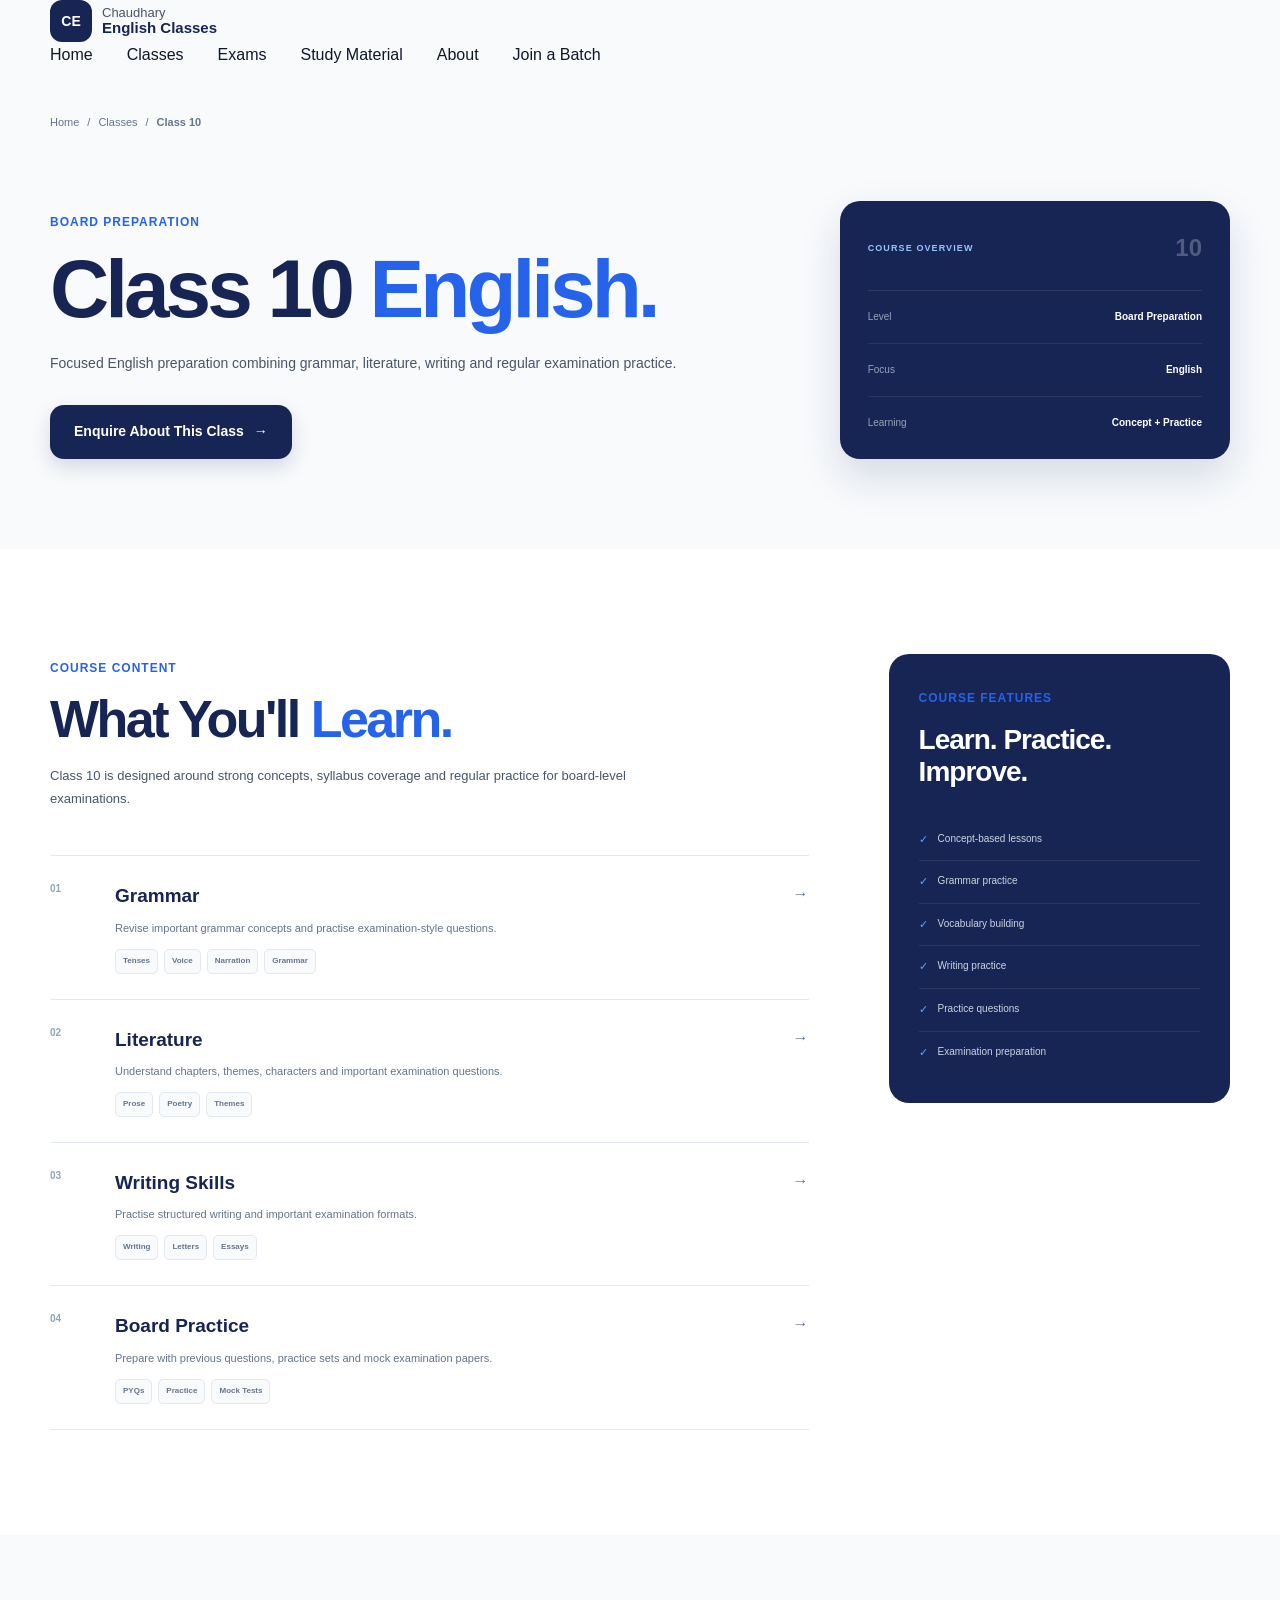
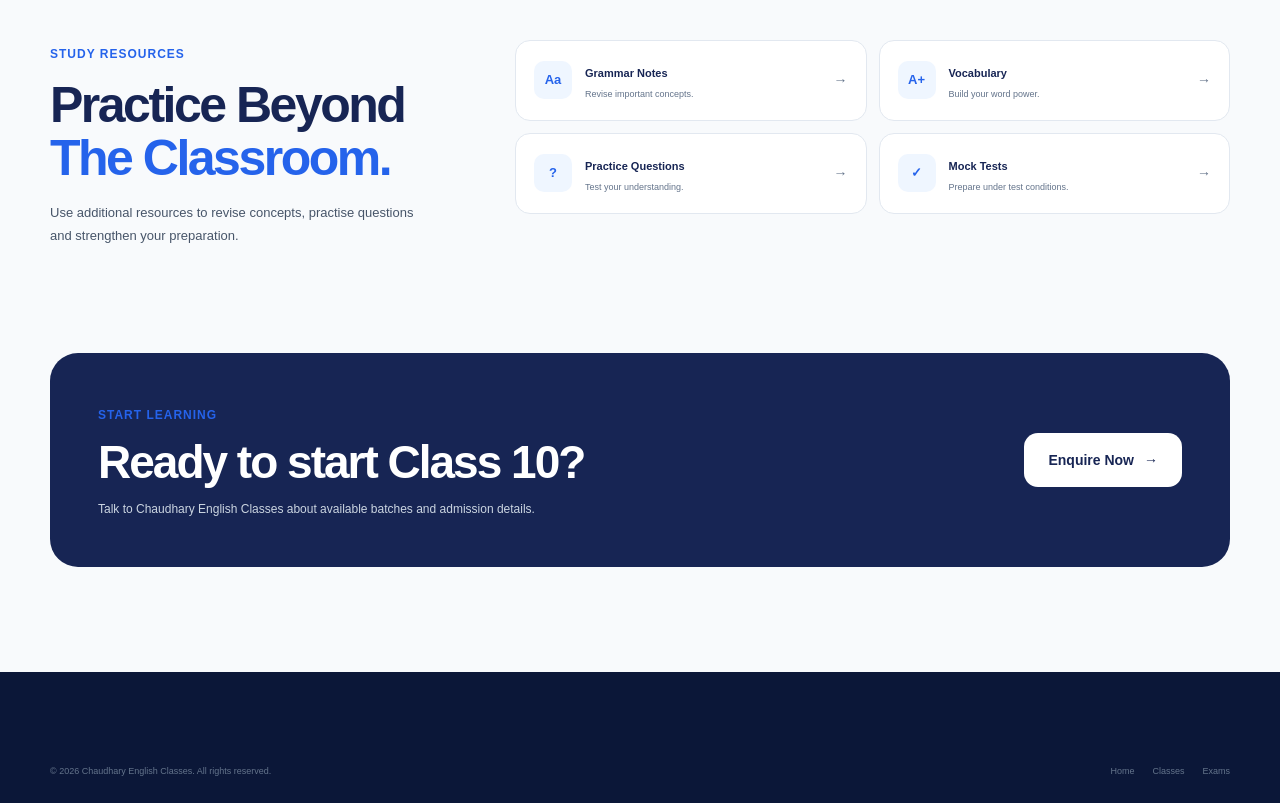
==== pages/class-detail.html @ cdc2c8da "Add class detail and directory pages, exam details, and additional resources - Created class-detail." ====
<!DOCTYPE html>
<html lang="en">

<head>

    <meta charset="UTF-8">

    <meta
        name="viewport"
        content="width=device-width, initial-scale=1.0"
    >

    <title>
        Class English | Chaudhary English Classes
    </title>

    <link rel="stylesheet" href="../css/style.css">

</head>


<body>

    <!-- ================= HEADER ================= -->

    <header class="site-header">

        <div class="container nav-container">

            <a href="../index.html" class="logo">

                <div class="logo-mark">
                    CE
                </div>

                <div class="logo-text">
                    <span>Chaudhary</span>
                    <strong>English Classes</strong>
                </div>

            </a>


            <nav class="desktop-nav">

                <a href="../index.html">
                    Home
                </a>

                <a href="classes.html" class="active">
                    Classes
                </a>

                <a href="exams.html">
                    Exams
                </a>

                <a href="study-material.html">
                    Study Material
                </a>

                <a href="../index.html#about">
                    About
                </a>

                <a
                    href="../index.html#contact"
                    class="nav-cta"
                >
                    Join a Batch
                </a>

            </nav>


            <button
                class="mobile-menu-btn"
                type="button"
                aria-label="Open menu"
            >
                ☰
            </button>

        </div>

    </header>


    <!-- ================= PAGE ================= -->

    <main>

        <!-- ================= HERO ================= -->

        <section class="class-detail-hero">

            <div class="container">

                <div class="breadcrumb">

                    <a href="../index.html">
                        Home
                    </a>

                    <span>/</span>

                    <a href="classes.html">
                        Classes
                    </a>

                    <span>/</span>

                    <strong id="breadcrumbClass">
                        Class
                    </strong>

                </div>


                <div class="class-detail-hero-grid">

                    <div class="class-detail-intro">

                        <span
                            class="section-label"
                            id="classLevel"
                        >
                            SCHOOL ENGLISH
                        </span>


                        <h1 id="classTitle">
                            Class 10
                            <span>English.</span>
                        </h1>


                        <p id="classDescription">
                            Build stronger English concepts through
                            structured learning, regular practice and
                            examination-focused preparation.
                        </p>


                        <div class="class-detail-actions">

                            <a
                                href="../index.html#contact"
                                class="btn btn-primary btn-large"
                            >
                                Enquire About This Class
                                <span>→</span>
                            </a>

                        </div>

                    </div>


                    <div class="class-overview-card">

                        <div class="overview-top">

                            <span>
                                COURSE OVERVIEW
                            </span>

                            <strong id="classNumber">
                                10
                            </strong>

                        </div>


                        <div class="overview-items">

                            <div>

                                <span>
                                    Level
                                </span>

                                <strong id="overviewLevel">
                                    Board Preparation
                                </strong>

                            </div>


                            <div>

                                <span>
                                    Focus
                                </span>

                                <strong>
                                    English
                                </strong>

                            </div>


                            <div>

                                <span>
                                    Learning
                                </span>

                                <strong>
                                    Concept + Practice
                                </strong>

                            </div>

                        </div>

                    </div>

                </div>

            </div>

        </section>


        <!-- ================= COURSE CONTENT ================= -->

        <section class="class-course-content">

            <div class="container">

                <div class="course-content-grid">

                    <!-- Main -->

                    <div class="course-main">

                        <div class="course-section-heading">

                            <span class="section-label">
                                COURSE CONTENT
                            </span>

                            <h2>
                                What You'll
                                <span>Learn.</span>
                            </h2>

                            <p id="courseIntro">
                                Explore the major English skills and
                                concepts covered in this class.
                            </p>

                        </div>


                        <div
                            class="syllabus-list"
                            id="syllabusList"
                        >

                            <!-- JavaScript will render topics -->

                        </div>

                    </div>


                    <!-- Sidebar -->

                    <aside class="course-sidebar">

                        <div class="course-sidebar-card">

                            <span class="section-label">
                                COURSE FEATURES
                            </span>

                            <h3>
                                Learn.
                                Practice.
                                Improve.
                            </h3>


                            <div class="course-feature-list">

                                <div>

                                    <span>✓</span>

                                    <p>
                                        Concept-based lessons
                                    </p>

                                </div>


                                <div>

                                    <span>✓</span>

                                    <p>
                                        Grammar practice
                                    </p>

                                </div>


                                <div>

                                    <span>✓</span>

                                    <p>
                                        Vocabulary building
                                    </p>

                                </div>


                                <div>

                                    <span>✓</span>

                                    <p>
                                        Writing practice
                                    </p>

                                </div>


                                <div>

                                    <span>✓</span>

                                    <p>
                                        Practice questions
                                    </p>

                                </div>


                                <div>

                                    <span>✓</span>

                                    <p>
                                        Examination preparation
                                    </p>

                                </div>

                            </div>

                        </div>

                    </aside>

                </div>

            </div>

        </section>


        <!-- ================= RESOURCES ================= -->

        <section class="class-resources-section">

            <div class="container">

                <div class="course-content-grid">

                    <div>

                        <span class="section-label">
                            STUDY RESOURCES
                        </span>

                        <h2>
                            Practice Beyond
                            <span>The Classroom.</span>
                        </h2>

                        <p>
                            Use additional resources to revise concepts,
                            practise questions and strengthen your
                            preparation.
                        </p>

                    </div>


                    <div class="class-resource-grid">

                        <a
                            href="study-material.html?type=grammar"
                            class="class-resource-card"
                        >

                            <span>
                                Aa
                            </span>

                            <div>

                                <strong>
                                    Grammar Notes
                                </strong>

                                <p>
                                    Revise important concepts.
                                </p>

                            </div>

                            <b>→</b>

                        </a>


                        <a
                            href="study-material.html?type=vocabulary"
                            class="class-resource-card"
                        >

                            <span>
                                A+
                            </span>

                            <div>

                                <strong>
                                    Vocabulary
                                </strong>

                                <p>
                                    Build your word power.
                                </p>

                            </div>

                            <b>→</b>

                        </a>


                        <a
                            href="study-material.html?type=practice"
                            class="class-resource-card"
                        >

                            <span>
                                ?
                            </span>

                            <div>

                                <strong>
                                    Practice Questions
                                </strong>

                                <p>
                                    Test your understanding.
                                </p>

                            </div>

                            <b>→</b>

                        </a>


                        <a
                            href="study-material.html?type=mock"
                            class="class-resource-card"
                        >

                            <span>
                                ✓
                            </span>

                            <div>

                                <strong>
                                    Mock Tests
                                </strong>

                                <p>
                                    Prepare under test conditions.
                                </p>

                            </div>

                            <b>→</b>

                        </a>

                    </div>

                </div>

            </div>

        </section>


        <!-- ================= CTA ================= -->

        <section class="class-detail-cta">

            <div class="container">

                <div class="class-detail-cta-box">

                    <div>

                        <span class="section-label">
                            START LEARNING
                        </span>

                        <h2 id="ctaTitle">
                            Ready to improve your English?
                        </h2>

                        <p>
                            Talk to Chaudhary English Classes about
                            available batches and admission details.
                        </p>

                    </div>


                    <a
                        href="../index.html#contact"
                        class="btn btn-white btn-large"
                    >
                        Enquire Now
                        <span>→</span>
                    </a>

                </div>

            </div>

        </section>

    </main>


    <!-- ================= FOOTER ================= -->

    <footer class="site-footer">

        <div class="container">

            <div class="footer-bottom">

                <p>
                    © 2026 Chaudhary English Classes.
                    All rights reserved.
                </p>

                <div>

                    <a href="../index.html">
                        Home
                    </a>

                    <a href="classes.html">
                        Classes
                    </a>

                    <a href="exams.html">
                        Exams
                    </a>

                </div>

            </div>

        </div>

    </footer>


    <!-- ================= PAGE SCRIPT ================= -->

    <script src="../main.js"></script>

    <script>

        /*
         * =================================================
         * CLASS DATA
         * =================================================
         *
         * This is temporary frontend data.
         *
         * Later, the backend/database will provide this data.
         */

        const classData = {

            6: {

                level: "FOUNDATION",

                title: "Class 6",

                description:
                    "Build a strong foundation in English grammar, vocabulary, reading and writing through clear concepts and regular practice.",

                overview:
                    "Foundation",

                intro:
                    "Class 6 focuses on building the essential English skills students will use throughout higher classes.",

                topics: [

                    {
                        title: "Grammar Fundamentals",
                        description:
                            "Understand basic grammar structures, parts of speech, nouns, pronouns, verbs and sentence formation.",
                        tags: [
                            "Parts of Speech",
                            "Sentence Formation",
                            "Verbs"
                        ]
                    },

                    {
                        title: "Vocabulary",
                        description:
                            "Develop everyday vocabulary and learn how to understand and use new words correctly.",
                        tags: [
                            "Meanings",
                            "Synonyms",
                            "Antonyms"
                        ]
                    },

                    {
                        title: "Reading",
                        description:
                            "Improve reading ability and understand the main ideas of simple passages.",
                        tags: [
                            "Reading",
                            "Comprehension"
                        ]
                    },

                    {
                        title: "Writing",
                        description:
                            "Learn to express ideas clearly through basic writing exercises.",
                        tags: [
                            "Paragraphs",
                            "Letters",
                            "Creative Writing"
                        ]
                    }

                ]

            },


            7: {

                level: "FOUNDATION",

                title: "Class 7",

                description:
                    "Strengthen grammar, vocabulary, reading and communication skills through structured English learning.",

                overview:
                    "Foundation",

                intro:
                    "Class 7 develops the foundation built in earlier classes while introducing more advanced English concepts.",

                topics: [

                    {
                        title: "Grammar",
                        description:
                            "Develop stronger understanding of tenses, sentence structure and common grammar rules.",
                        tags: [
                            "Tenses",
                            "Sentence Structure",
                            "Grammar Rules"
                        ]
                    },

                    {
                        title: "Vocabulary",
                        description:
                            "Expand vocabulary and improve word usage in different contexts.",
                        tags: [
                            "Synonyms",
                            "Antonyms",
                            "Word Usage"
                        ]
                    },

                    {
                        title: "Reading & Comprehension",
                        description:
                            "Improve comprehension and identify important information from passages.",
                        tags: [
                            "Reading",
                            "Comprehension"
                        ]
                    },

                    {
                        title: "Writing Skills",
                        description:
                            "Practise structured writing and improve clarity of expression.",
                        tags: [
                            "Paragraphs",
                            "Letters",
                            "Essays"
                        ]
                    }

                ]

            },


            8: {

                level: "CONCEPT BUILDING",

                title: "Class 8",

                description:
                    "Develop stronger English concepts with focused grammar, vocabulary, reading and writing practice.",

                overview:
                    "Concept Building",

                intro:
                    "Class 8 focuses on strengthening concepts before students move into higher-level and board-oriented preparation.",

                topics: [

                    {
                        title: "Advanced Grammar",
                        description:
                            "Strengthen understanding of important grammar structures and sentence patterns.",
                        tags: [
                            "Tenses",
                            "Voice",
                            "Grammar"
                        ]
                    },

                    {
                        title: "Vocabulary Development",
                        description:
                            "Build a wider vocabulary and improve accuracy in word selection.",
                        tags: [
                            "Vocabulary",
                            "Synonyms",
                            "Antonyms"
                        ]
                    },

                    {
                        title: "Reading Skills",
                        description:
                            "Practise reading comprehension and develop better understanding of passages.",
                        tags: [
                            "Comprehension",
                            "Reading"
                        ]
                    },

                    {
                        title: "Writing",
                        description:
                            "Improve structured writing and communication skills.",
                        tags: [
                            "Essays",
                            "Letters",
                            "Paragraphs"
                        ]
                    }

                ]

            },


            9: {

                level: "BOARD FOUNDATION",

                title: "Class 9",

                description:
                    "Build the English foundation required for higher classes and future board-level preparation.",

                overview:
                    "Board Foundation",

                intro:
                    "Class 9 introduces students to a more structured level of English learning and examination preparation.",

                topics: [

                    {
                        title: "Grammar & Usage",
                        description:
                            "Strengthen grammar concepts and learn how they are applied in examination questions.",
                        tags: [
                            "Grammar",
                            "Usage",
                            "Tenses"
                        ]
                    },

                    {
                        title: "Literature",
                        description:
                            "Develop better understanding of literary texts, themes and important questions.",
                        tags: [
                            "Literature",
                            "Themes"
                        ]
                    },

                    {
                        title: "Writing Skills",
                        description:
                            "Practise formats and techniques required for effective written answers.",
                        tags: [
                            "Writing",
                            "Answer Writing"
                        ]
                    },

                    {
                        title: "Comprehension",
                        description:
                            "Improve passage comprehension, accuracy and question-solving ability.",
                        tags: [
                            "Reading",
                            "Comprehension"
                        ]
                    }

                ]

            },


            10: {

                level: "BOARD PREPARATION",

                title: "Class 10",

                description:
                    "Focused English preparation combining grammar, literature, writing and regular examination practice.",

                overview:
                    "Board Preparation",

                intro:
                    "Class 10 is designed around strong concepts, syllabus coverage and regular practice for board-level examinations.",

                topics: [

                    {
                        title: "Grammar",
                        description:
                            "Revise important grammar concepts and practise examination-style questions.",
                        tags: [
                            "Tenses",
                            "Voice",
                            "Narration",
                            "Grammar"
                        ]
                    },

                    {
                        title: "Literature",
                        description:
                            "Understand chapters, themes, characters and important examination questions.",
                        tags: [
                            "Prose",
                            "Poetry",
                            "Themes"
                        ]
                    },

                    {
                        title: "Writing Skills",
                        description:
                            "Practise structured writing and important examination formats.",
                        tags: [
                            "Writing",
                            "Letters",
                            "Essays"
                        ]
                    },

                    {
                        title: "Board Practice",
                        description:
                            "Prepare with previous questions, practice sets and mock examination papers.",
                        tags: [
                            "PYQs",
                            "Practice",
                            "Mock Tests"
                        ]
                    }

                ]

            },


            11: {

                level: "ADVANCED",

                title: "Class 11",

                description:
                    "Move toward advanced English concepts with deeper grammar, writing and comprehension practice.",

                overview:
                    "Advanced",

                intro:
                    "Class 11 develops the advanced English skills required for senior secondary education and future competitive preparation.",

                topics: [

                    {
                        title: "Advanced Grammar",
                        description:
                            "Develop deeper understanding of grammar and sentence structures.",
                        tags: [
                            "Grammar",
                            "Usage",
                            "Sentence Structure"
                        ]
                    },

                    {
                        title: "Reading & Comprehension",
                        description:
                            "Develop stronger reading accuracy and analytical comprehension.",
                        tags: [
                            "Reading",
                            "Comprehension"
                        ]
                    },

                    {
                        title: "Writing",
                        description:
                            "Practise advanced formats and improve structured written expression.",
                        tags: [
                            "Writing",
                            "Expression"
                        ]
                    },

                    {
                        title: "Vocabulary",
                        description:
                            "Expand vocabulary and improve language precision.",
                        tags: [
                            "Vocabulary",
                            "Word Usage"
                        ]
                    }

                ]

            },


            12: {

                level: "BOARD + COMPETITIVE",

                title: "Class 12",

                description:
                    "Prepare for senior secondary English while building a strong foundation for competitive examinations.",

                overview:
                    "Board + Competitive",

                intro:
                    "Class 12 combines board-oriented preparation with English skills that can support future competitive examination preparation.",

                topics: [

                    {
                        title: "Grammar",
                        description:
                            "Master important grammar concepts and examination applications.",
                        tags: [
                            "Grammar",
                            "Usage",
                            "Practice"
                        ]
                    },

                    {
                        title: "Literature",
                        description:
                            "Study literary texts, themes, characters and important examination areas.",
                        tags: [
                            "Literature",
                            "Prose",
                            "Poetry"
                        ]
                    },

                    {
                        title: "Writing & Expression",
                        description:
                            "Develop accurate, structured and effective written communication.",
                        tags: [
                            "Writing",
                            "Expression"
                        ]
                    },

                    {
                        title: "Competitive Foundation",
                        description:
                            "Strengthen vocabulary, comprehension and grammar useful for competitive examinations.",
                        tags: [
                            "Vocabulary",
                            "Comprehension",
                            "Competitive"
                        ]
                    }

                ]

            }

        };


        /*
         * =================================================
         * GET CLASS FROM URL
         * =================================================
         */

        const params =
            new URLSearchParams(window.location.search);

        const selectedClass =
            params.get("class") || "10";


        const currentClass =
            classData[selectedClass] || classData[10];


        /*
         * =================================================
         * UPDATE PAGE
         * =================================================
         */

        document.title =
            `${currentClass.title} English | Chaudhary English Classes`;


        document.getElementById("breadcrumbClass")
            .textContent =
            currentClass.title;


        document.getElementById("classLevel")
            .textContent =
            currentClass.level;


        document.getElementById("classTitle")
            .innerHTML =
            `${currentClass.title} <span>English.</span>`;


        document.getElementById("classDescription")
            .textContent =
            currentClass.description;


        document.getElementById("classNumber")
            .textContent =
            selectedClass;


        document.getElementById("overviewLevel")
            .textContent =
            currentClass.overview;


        document.getElementById("courseIntro")
            .textContent =
            currentClass.intro;


        /*
         * =================================================
         * RENDER SYLLABUS
         * =================================================
         */

        const syllabusList =
            document.getElementById("syllabusList");


        currentClass.topics.forEach((topic, index) => {

            const item =
                document.createElement("article");


            item.className =
                "syllabus-item";


            item.innerHTML = `

                <div class="syllabus-number">
                    ${String(index + 1).padStart(2, "0")}
                </div>

                <div class="syllabus-content">

                    <h3>
                        ${topic.title}
                    </h3>

                    <p>
                        ${topic.description}
                    </p>

                    <div class="syllabus-tags">

                        ${topic.tags
                            .map(
                                tag =>
                                `<span>${tag}</span>`
                            )
                            .join("")
                        }

                    </div>

                </div>

                <span class="syllabus-arrow">
                    →
                </span>

            `;


            syllabusList.appendChild(item);

        });


        /*
         * =================================================
         * CTA
         * =================================================
         */

        document.getElementById("ctaTitle")
            .textContent =
            `Ready to start Class ${selectedClass}?`;

    </script>

</body>

</html>
---- css/style.css ----
/* =====================================================
   RESET
===================================================== */

* {
    margin: 0;
    padding: 0;
    box-sizing: border-box;
}

html {
    scroll-behavior: smooth;
}

body {
    font-family: "DM Sans", sans-serif;
    background: #f8fafc;
    color: #0f172a;
    line-height: 1.6;
}

a {
    color: inherit;
    text-decoration: none;
}

button,
input,
textarea,
select {
    font: inherit;
}

button {
    border: 0;
    cursor: pointer;
}

img {
    max-width: 100%;
    display: block;
}


/* =====================================================
   DESIGN TOKENS
===================================================== */

:root {
    --primary: #172554;
    --primary-light: #1e3a8a;
    --blue: #2563eb;
    --blue-light: #eff6ff;

    --accent: #f59e0b;
    --accent-light: #fffbeb;

    --white: #ffffff;
    --background: #f8fafc;

    --text: #0f172a;
    --text-secondary: #475569;
    --text-muted: #64748b;

    --border: #e2e8f0;

    --shadow-sm: 0 4px 20px rgba(15, 23, 42, 0.06);
    --shadow-md: 0 12px 35px rgba(15, 23, 42, 0.10);

    --radius-sm: 10px;
    --radius-md: 18px;
    --radius-lg: 28px;
    --radius-xl: 36px;

    --container: 1180px;
}


/* =====================================================
   GLOBAL
===================================================== */

.container {
    width: min(var(--container), calc(100% - 40px));
    margin: 0 auto;
}

.btn {
    display: inline-flex;
    align-items: center;
    justify-content: center;
    gap: 10px;

    border-radius: 12px;
    font-size: 14px;
    font-weight: 700;

    transition:
        transform 0.25s ease,
        box-shadow 0.25s ease,
        background 0.25s ease;
}

.btn:hover {
    transform: translateY(-2px);
}

.btn-primary {
    background: var(--primary);
    color: var(--white);
    padding: 12px 20px;
    box-shadow: 0 8px 20px rgba(23, 37, 84, 0.16);
}

.btn-primary:hover {
    background: var(--primary-light);
    box-shadow: 0 12px 25px rgba(23, 37, 84, 0.22);
}

.btn-secondary {
    background: var(--white);
    color: var(--primary);
    border: 1px solid var(--border);
    padding: 12px 20px;
}

.btn-secondary:hover {
    border-color: #cbd5e1;
    box-shadow: var(--shadow-sm);
}

.btn-large {
    min-height: 54px;
    padding: 0 24px;
    border-radius: 14px;
}


/* =====================================================
   HEADER
===================================================== */

.site-header {
    position: sticky;
    top: 0;
    z-index: 1000;

    background: rgba(248, 250, 252, 0.88);
    backdrop-filter: blur(16px);

    border-bottom: 1px solid transparent;

    transition:
        background 0.3s ease,
        border-color 0.3s ease,
        box-shadow 0.3s ease;
}

.site-header.scrolled {
    background: rgba(255, 255, 255, 0.94);
    border-color: var(--border);
    box-shadow: 0 4px 20px rgba(15, 23, 42, 0.04);
}

.navbar {
    height: 82px;

    display: flex;
    align-items: center;
    justify-content: space-between;
}


/* Logo */

.logo {
    display: flex;
    align-items: center;
    gap: 10px;
}

.logo-mark {
    width: 42px;
    height: 42px;

    display: grid;
    place-items: center;

    border-radius: 12px;

    background: var(--primary);
    color: var(--white);

    font-family: "Manrope", sans-serif;
    font-size: 14px;
    font-weight: 800;
}

.logo-text {
    display: flex;
    flex-direction: column;

    line-height: 1.1;
}

.logo-text span {
    font-size: 13px;
    color: var(--text-secondary);
}

.logo-text strong {
    font-family: "Manrope", sans-serif;
    font-size: 15px;
    color: var(--primary);
}


/* Desktop Nav */

.desktop-nav {
    display: flex;
    align-items: center;
    gap: 34px;
}

.nav-link {
    position: relative;

    font-size: 14px;
    font-weight: 600;
    color: var(--text-secondary);

    transition: color 0.2s ease;
}

.nav-link:hover,
.nav-link.active {
    color: var(--primary);
}

.nav-link.active::after {
    content: "";

    position: absolute;
    left: 50%;
    bottom: -10px;

    width: 5px;
    height: 5px;

    transform: translateX(-50%);

    border-radius: 50%;
    background: var(--accent);
}

.header-actions {
    display: flex;
    align-items: center;
}

.header-btn {
    font-size: 13px;
}


/* Mobile menu */

.mobile-menu-btn {
    display: none;

    width: 42px;
    height: 42px;

    background: var(--white);
    border: 1px solid var(--border);
    border-radius: 12px;

    flex-direction: column;
    align-items: center;
    justify-content: center;
    gap: 5px;
}

.mobile-menu-btn span {
    width: 18px;
    height: 2px;

    border-radius: 2px;
    background: var(--primary);

    transition: transform 0.25s ease;
}

.mobile-nav {
    display: none;
}


/* =====================================================
   HERO
===================================================== */

.hero {
    position: relative;
    overflow: hidden;

    padding: 72px 0 0;

    background:
        radial-gradient(
            circle at 80% 20%,
            rgba(37, 99, 235, 0.08),
            transparent 30%
        ),
        var(--background);
}

.hero::before {
    content: "";

    position: absolute;
    width: 500px;
    height: 500px;

    top: 50px;
    right: -220px;

    border-radius: 50%;

    background: rgba(245, 158, 11, 0.06);
    filter: blur(5px);

    pointer-events: none;
}

.hero-grid {
    position: relative;
    z-index: 2;

    display: grid;
    grid-template-columns: 1fr 0.95fr;

    align-items: center;

    gap: 70px;

    min-height: 560px;
}


/* Hero content */

.eyebrow {
    display: inline-flex;
    align-items: center;
    gap: 8px;

    padding: 7px 12px;

    background: var(--accent-light);
    border: 1px solid #fde68a;

    border-radius: 50px;

    color: #92400e;

    font-size: 12px;
    font-weight: 700;

    margin-bottom: 22px;
}

.eyebrow-dot {
    width: 7px;
    height: 7px;

    border-radius: 50%;
    background: var(--accent);
}

.hero h1 {
    max-width: 650px;

    font-family: "Manrope", sans-serif;

    font-size: clamp(48px, 5vw, 72px);
    line-height: 1.04;
    letter-spacing: -3px;

    color: var(--primary);
}

.hero h1 span {
    display: block;
    color: var(--blue);
}

.hero-description {
    max-width: 570px;

    margin-top: 24px;

    color: var(--text-secondary);

    font-size: 17px;
    line-height: 1.75;
}

.hero-actions {
    display: flex;
    align-items: center;
    gap: 12px;

    margin-top: 32px;
}

.hero-trust {
    display: flex;
    flex-wrap: wrap;

    gap: 18px;

    margin-top: 30px;
}

.trust-item {
    display: flex;
    align-items: center;
    gap: 7px;

    color: var(--text-secondary);

    font-size: 12px;
    font-weight: 600;
}

.trust-icon {
    width: 20px;
    height: 20px;

    display: grid;
    place-items: center;

    border-radius: 50%;

    background: #dcfce7;
    color: #15803d;

    font-size: 11px;
    font-weight: 800;
}


/* =====================================================
   HERO VISUAL
===================================================== */

.hero-visual {
    position: relative;
}

.hero-image-wrapper {
    position: relative;

    width: min(100%, 520px);
    margin-left: auto;
}

.hero-image-placeholder {
    position: relative;

    min-height: 510px;

    border-radius: var(--radius-xl);

    background:
        linear-gradient(
            145deg,
            #dbeafe,
            #bfdbfe 50%,
            #e0e7ff
        );

    overflow: hidden;

    box-shadow: var(--shadow-md);

    display: flex;
    align-items: center;
    justify-content: center;
}

.hero-image-placeholder img {
    position: relative;
    z-index: 2;
    width: 100%;
    height: 100%;
    object-fit: cover;
    display: block;
}

.hero-image-placeholder::before {
    content: "";

    position: absolute;
    z-index: 1;

    width: 280px;
    height: 280px;

    top: -90px;
    right: -70px;

    border-radius: 50%;

    background: rgba(255, 255, 255, 0.35);
}

.hero-image-placeholder::after {
    content: "";

    position: absolute;
    z-index: 1;

    width: 350px;
    height: 350px;

    bottom: -190px;
    left: -120px;

    border-radius: 50%;

    background: rgba(37, 99, 235, 0.10);
}

.placeholder-content {
    position: absolute;
    inset: 0;

    display: flex;
    flex-direction: column;

    align-items: center;
    justify-content: center;

    color: var(--primary);
}

.placeholder-icon {
    width: 70px;
    height: 70px;

    display: grid;
    place-items: center;

    margin-bottom: 15px;

    border-radius: 22px;

    background: rgba(255, 255, 255, 0.65);

    font-size: 28px;
}

.placeholder-content span {
    font-family: "Manrope", sans-serif;
    font-size: 18px;
    font-weight: 800;
}

.placeholder-content small {
    margin-top: 4px;

    color: var(--text-secondary);

    font-size: 12px;
}


/* Floating cards */

.floating-card {
    position: absolute;

    display: flex;
    align-items: center;
    gap: 10px;

    padding: 13px 15px;

    background: rgba(255, 255, 255, 0.94);

    border: 1px solid rgba(255, 255, 255, 0.8);

    border-radius: 15px;

    box-shadow: var(--shadow-md);

    backdrop-filter: blur(10px);
}

.floating-card strong,
.floating-card span {
    display: block;
}

.floating-card strong {
    font-size: 12px;
    color: var(--primary);
}

.floating-card span {
    margin-top: 2px;

    color: var(--text-muted);

    font-size: 10px;
}

.floating-icon,
.success-check {
    width: 36px;
    height: 36px;

    display: grid;
    place-items: center;

    flex-shrink: 0;

    border-radius: 11px;

    font-size: 15px;
}

.floating-icon {
    background: var(--blue-light);
}

.success-check {
    background: #dcfce7;
    color: #15803d;

    font-weight: 800;
}

.floating-card-course {
    left: -35px;
    top: 100px;
}

.floating-card-success {
    right: -25px;
    bottom: 85px;
}


/* =====================================================
   HERO STATS
===================================================== */

.hero-stats {
    position: relative;
    z-index: 3;

    display: flex;
    align-items: center;

    margin-top: 55px;
    padding: 25px 0;

    border-top: 1px solid var(--border);
}

.stat-item {
    flex: 1;

    display: flex;
    flex-direction: column;

    text-align: center;
}

.stat-item strong {
    font-family: "Manrope", sans-serif;

    color: var(--primary);

    font-size: 20px;
    font-weight: 800;
}

.stat-item span {
    margin-top: 2px;

    color: var(--text-muted);

    font-size: 11px;
}

.stat-divider {
    width: 1px;
    height: 35px;

    background: var(--border);
}


/* =====================================================
   COMING SECTION
===================================================== */

.coming-section {
    padding: 120px 0;

    background: var(--white);
    text-align: center;
}

.section-label {
    display: inline-block;

    color: var(--blue);

    font-size: 12px;
    font-weight: 800;

    text-transform: uppercase;
    letter-spacing: 1px;
}

.coming-section h2 {
    margin-top: 14px;

    font-family: "Manrope", sans-serif;

    font-size: clamp(36px, 5vw, 52px);
    line-height: 1.1;
    letter-spacing: -2px;

    color: var(--primary);
}

.coming-section h2 span {
    color: var(--blue);
}

.coming-section p {
    max-width: 540px;

    margin: 18px auto 0;

    color: var(--text-secondary);

    font-size: 16px;
}

/* =====================================================
   LEARNING PATH
===================================================== */

.learning-path {
    padding: 110px 0;

    background: var(--white);
}


.section-heading {
    display: grid;
    grid-template-columns: 1fr 0.8fr;

    align-items: end;

    gap: 60px;

    margin-bottom: 45px;
}


.section-heading h2 {
    max-width: 600px;

    margin-top: 14px;

    font-family: "Manrope", sans-serif;

    font-size: clamp(38px, 5vw, 56px);
    line-height: 1.08;

    letter-spacing: -2.5px;

    color: var(--primary);
}


.section-heading h2 span {
    color: var(--blue);
}


.section-heading > p {
    max-width: 450px;

    margin-left: auto;

    color: var(--text-secondary);

    font-size: 15px;
    line-height: 1.75;
}


/* =====================================================
   LEARNING CARDS
===================================================== */

.learning-grid {
    display: grid;

    grid-template-columns: repeat(2, 1fr);

    gap: 22px;
}


.path-card {
    position: relative;

    min-height: 440px;

    padding: 32px;

    border-radius: var(--radius-lg);

    overflow: hidden;

    transition:
        transform 0.3s ease,
        box-shadow 0.3s ease;
}


.path-card:hover {
    transform: translateY(-6px);

    box-shadow: var(--shadow-md);
}


.school-card {
    background:
        linear-gradient(
            145deg,
            #eff6ff 0%,
            #dbeafe 100%
        );

    border: 1px solid #dbeafe;
}


.exam-card {
    background:
        linear-gradient(
            145deg,
            #fffaf0 0%,
            #fef3c7 100%
        );

    border: 1px solid #fde68a;
}

/* =====================================================
   SCHOOL CLASSES
===================================================== */

.classes-section {
    padding: 115px 0;

    background: var(--background);
}


.classes-heading {
    margin-bottom: 48px;
}


.classes-heading-right {
    display: flex;
    flex-direction: column;
    align-items: flex-start;

    gap: 15px;
}


.classes-heading-right p {
    max-width: 430px;

    color: var(--text-secondary);

    font-size: 15px;
    line-height: 1.75;
}


.text-link {
    display: inline-flex;
    align-items: center;
    gap: 8px;

    color: var(--primary);

    font-size: 13px;
    font-weight: 800;

    transition: gap 0.25s ease;
}


.text-link:hover {
    gap: 13px;
}

/* =====================================================
   COMPETITIVE EXAMS
===================================================== */

.exams-section {
    padding: 115px 0;

    background: var(--white);
}


.exams-heading {
    margin-bottom: 45px;
}

/* =====================================================
   WHAT WE TEACH
===================================================== */

.teaching-section {
    padding: 115px 0;

    background: var(--background);
}


.teaching-heading {
    margin-bottom: 48px;
}


.teaching-layout {
    display: grid;

    grid-template-columns: 0.9fr 1.1fr;

    gap: 18px;
}


/* Main teaching card */

.teaching-main {
    position: relative;

    min-height: 500px;

    padding: 38px;

    border-radius: var(--radius-lg);

    overflow: hidden;

    background: var(--primary);

    color: var(--white);
}


.teaching-main::after {
    content: "Aa";

    position: absolute;

    right: -25px;
    bottom: -55px;

    font-family: "Manrope", sans-serif;

    color: rgba(255, 255, 255, 0.035);

    font-size: 260px;
    font-weight: 800;

    line-height: 1;
}


.teaching-main-number {
    position: absolute;

    top: 30px;
    right: 32px;

    color: rgba(255, 255, 255, 0.25);

    font-family: "Manrope", sans-serif;

    font-size: 13px;
    font-weight: 800;
}


.teaching-main-icon {
    width: 58px;
    height: 58px;

    display: grid;
    place-items: center;

    border-radius: 16px;

    background: rgba(255, 255, 255, 0.10);

    color: #93c5fd;

    font-family: "Manrope", sans-serif;

    font-size: 21px;
    font-weight: 800;
}


.teaching-label {
    display: block;

    margin-top: 45px;

    color: #93c5fd;

    font-size: 10px;
    font-weight: 800;

    letter-spacing: 1.4px;
}


.teaching-main h3 {
    position: relative;
    z-index: 2;

    margin-top: 8px;

    font-family: "Manrope", sans-serif;

    font-size: 42px;

    line-height: 1;

    letter-spacing: -2px;
}


.teaching-main > p {
    position: relative;
    z-index: 2;

    max-width: 420px;

    margin-top: 18px;

    color: #cbd5e1;

    font-size: 14px;

    line-height: 1.75;
}


.teaching-points {
    position: relative;
    z-index: 2;

    display: flex;

    flex-wrap: wrap;

    gap: 7px;

    margin-top: 28px;
}


.teaching-points span {
    padding: 7px 9px;

    border-radius: 7px;

    background: rgba(255, 255, 255, 0.08);

    border: 1px solid rgba(255, 255, 255, 0.09);

    color: #cbd5e1;

    font-size: 10px;
    font-weight: 600;
}


/* Supporting cards */

.teaching-side {
    display: grid;

    grid-template-columns: repeat(2, 1fr);

    gap: 16px;
}


.teaching-card {
    display: flex;

    flex-direction: column;

    padding: 25px;

    background: var(--white);

    border: 1px solid var(--border);

    border-radius: 20px;

    transition:
        transform 0.3s ease,
        box-shadow 0.3s ease;
}


.teaching-card:hover {
    transform: translateY(-4px);

    box-shadow: var(--shadow-sm);
}


.teaching-card-icon {
    width: 43px;
    height: 43px;

    display: grid;
    place-items: center;

    margin-bottom: auto;

    border-radius: 12px;

    background: var(--blue-light);

    color: var(--blue);

    font-family: "Manrope", sans-serif;

    font-size: 15px;
    font-weight: 800;
}


.teaching-card > div:last-child {
    margin-top: 45px;
}


.teaching-card > div:last-child > span {
    color: #94a3b8;

    font-size: 9px;
    font-weight: 800;

    letter-spacing: 1px;
}


.teaching-card h3 {
    margin-top: 5px;

    font-family: "Manrope", sans-serif;

    color: var(--primary);

    font-size: 20px;

    line-height: 1.2;

    letter-spacing: -0.6px;
}


.teaching-card p {
    margin-top: 9px;

    color: var(--text-muted);

    font-size: 11px;

    line-height: 1.6;
}


/* =====================================================
   WHY CHOOSE US
===================================================== */

.why-section {
    padding: 115px 0;

    background: var(--white);
}


.why-grid {
    display: grid;

    grid-template-columns: 0.8fr 1.2fr;

    gap: 100px;

    align-items: start;
}


.why-content {
    position: sticky;

    top: 120px;
}


.why-content h2 {
    margin-top: 15px;

    font-family: "Manrope", sans-serif;

    color: var(--primary);

    font-size: clamp(38px, 5vw, 54px);

    line-height: 1.06;

    letter-spacing: -2.5px;
}


.why-content h2 span {
    display: block;

    color: var(--blue);
}


.why-content > p {
    max-width: 430px;

    margin-top: 20px;

    color: var(--text-secondary);

    font-size: 14px;

    line-height: 1.75;
}


.why-content .btn {
    margin-top: 28px;
}

/* =====================================================
   FACULTY
===================================================== */

.faculty-section {
    padding: 115px 0;

    background: var(--background);
}


.faculty-heading {
    margin-bottom: 45px;
}


.faculty-layout {
    display: grid;

    grid-template-columns: 1.25fr 0.75fr;

    gap: 18px;
}


/* Faculty profile */

.faculty-profile {
    display: grid;

    grid-template-columns: 0.8fr 1.2fr;

    min-height: 420px;

    overflow: hidden;

    border-radius: var(--radius-lg);

    background: var(--white);

    border: 1px solid var(--border);
}


.faculty-photo {
    min-height: 420px;
}


.faculty-photo-placeholder {
    width: 100%;
    height: 100%;

    display: flex;
    flex-direction: column;

    align-items: center;
    justify-content: center;

    background:
        linear-gradient(
            145deg,
            #dbeafe,
            #bfdbfe
        );

    color: var(--primary);

    overflow: hidden;
}

.faculty-photo-placeholder img {
    width: 100%;
    height: 100%;
    object-fit: cover;
    display: block;
}


.faculty-photo-placeholder span {
    font-family: "Manrope", sans-serif;

    font-size: 22px;
    font-weight: 800;
}


.faculty-photo-placeholder small {
    margin-top: 4px;

    color: var(--text-secondary);

    font-size: 11px;
}


.faculty-info {
    display: flex;
    flex-direction: column;

    justify-content: center;

    padding: 40px;
}


.faculty-role {
    color: var(--blue);

    font-size: 10px;
    font-weight: 800;

    letter-spacing: 1.2px;
}


.faculty-info h3 {
    margin-top: 9px;

    font-family: "Manrope", sans-serif;

    color: var(--primary);

    font-size: 36px;

    line-height: 1.1;

    letter-spacing: -1.5px;
}


.faculty-info > p {
    max-width: 380px;

    margin-top: 14px;

    color: var(--text-secondary);

    font-size: 13px;

    line-height: 1.7;
}


/* Faculty stats */

.faculty-stats {
    display: grid;

    grid-template-columns: repeat(3, 1fr);

    gap: 8px;

    margin-top: 35px;
}


.faculty-stats > div {
    padding: 12px;

    border-radius: 10px;

    background: var(--background);

    border: 1px solid #eef2f7;
}


.faculty-stats strong,
.faculty-stats span {
    display: block;
}


.faculty-stats strong {
    color: var(--primary);

    font-family: "Manrope", sans-serif;

    font-size: 14px;
}


.faculty-stats span {
    margin-top: 3px;

    color: var(--text-muted);

    font-size: 8px;
}


/* Philosophy */

.faculty-philosophy {
    position: relative;

    display: flex;

    flex-direction: column;

    justify-content: center;

    padding: 42px;

    border-radius: var(--radius-lg);

    background: var(--primary);

    overflow: hidden;
}


.faculty-philosophy::after {
    content: "";

    position: absolute;

    width: 250px;
    height: 250px;

    right: -100px;
    bottom: -100px;

    border-radius: 50%;

    background: rgba(37, 99, 235, 0.25);
}


.faculty-quote-mark {
    position: relative;
    z-index: 2;

    color: #60a5fa;

    font-family: Georgia, serif;

    font-size: 70px;

    line-height: 0.7;
}


.faculty-philosophy blockquote {
    position: relative;
    z-index: 2;

    margin-top: 18px;

    color: var(--white);

    font-family: "Manrope", sans-serif;

    font-size: 23px;

    line-height: 1.45;

    letter-spacing: -0.7px;
}


.faculty-signature {
    position: relative;
    z-index: 2;

    margin-top: 30px;

    color: #93c5fd;

    font-size: 11px;
    font-weight: 700;
}


/* =====================================================
   RESULTS
===================================================== */

.results-section {
    padding: 115px 0;

    background: var(--white);
}


.results-header {
    display: flex;

    align-items: flex-end;
    justify-content: space-between;

    gap: 50px;

    margin-bottom: 45px;
}


.results-header h2 {
    margin-top: 14px;

    font-family: "Manrope", sans-serif;

    color: var(--primary);

    font-size: clamp(38px, 5vw, 54px);

    line-height: 1.06;

    letter-spacing: -2.5px;
}


.results-header h2 span {
    color: var(--blue);
}


.results-header > p {
    max-width: 430px;

    color: var(--text-secondary);

    font-size: 14px;

    line-height: 1.75;
}


/* Results stats */

.results-stats {
    display: grid;

    grid-template-columns: repeat(4, 1fr);

    margin-bottom: 18px;

    border: 1px solid var(--border);

    border-radius: 20px;

    overflow: hidden;
}


.result-stat {
    padding: 28px 25px;

    background: var(--background);

    border-right: 1px solid var(--border);
}


.result-stat:last-child {
    border-right: 0;
}


.result-stat strong {
    display: block;

    font-family: "Manrope", sans-serif;

    color: var(--primary);

    font-size: 25px;

    line-height: 1;
}


.result-stat span {
    display: block;

    margin-top: 7px;

    color: var(--text-muted);

    font-size: 10px;
}


/* =====================================================
   TESTIMONIAL
===================================================== */

.testimonial-card {
    display: grid;

    grid-template-columns: 1.4fr 0.6fr;

    overflow: hidden;

    border-radius: var(--radius-lg);

    background: #eff6ff;

    border: 1px solid #dbeafe;
}


.testimonial-content {
    padding: 42px;
}


.testimonial-stars {
    color: var(--accent);

    font-size: 14px;

    letter-spacing: 3px;
}


.testimonial-content blockquote {
    max-width: 700px;

    margin-top: 18px;

    color: var(--primary);

    font-family: "Manrope", sans-serif;

    font-size: 22px;

    line-height: 1.5;

    letter-spacing: -0.5px;
}


.testimonial-student {
    display: flex;

    align-items: center;

    gap: 10px;

    margin-top: 30px;
}


.student-avatar {
    width: 38px;
    height: 38px;

    display: grid;
    place-items: center;

    border-radius: 50%;

    background: var(--primary);

    color: var(--white);

    font-size: 12px;
    font-weight: 800;
}


.testimonial-student strong,
.testimonial-student span {
    display: block;
}


.testimonial-student strong {
    color: var(--primary);

    font-size: 12px;
}


.testimonial-student span {
    margin-top: 2px;

    color: var(--text-muted);

    font-size: 9px;
}


.testimonial-side {
    display: flex;

    flex-direction: column;

    justify-content: center;

    padding: 40px;

    background: var(--primary);
}


.testimonial-label {
    color: #93c5fd;

    font-size: 9px;
    font-weight: 800;

    letter-spacing: 1.2px;
}


.testimonial-side p {
    margin-top: 15px;

    color: var(--white);

    font-family: "Manrope", sans-serif;

    font-size: 21px;

    line-height: 1.45;

    letter-spacing: -0.5px;
}


/* =====================================================
   FACULTY + RESULTS RESPONSIVE
===================================================== */

@media (max-width: 900px) {

    .faculty-layout {
        grid-template-columns: 1fr;
    }

    .results-header {
        flex-direction: column;

        align-items: flex-start;

        gap: 20px;
    }

    .testimonial-card {
        grid-template-columns: 1fr;
    }

}


@media (max-width: 650px) {

    .faculty-section,
    .results-section {
        padding: 85px 0;
    }

    .faculty-profile {
        grid-template-columns: 1fr;
    }

    .faculty-photo {
        min-height: 320px;
    }

    .faculty-info {
        padding: 28px;
    }

    .faculty-stats {
        grid-template-columns: 1fr;
    }

    .faculty-philosophy {
        padding: 30px;
    }

    .faculty-philosophy blockquote {
        font-size: 20px;
    }

    .results-stats {
        grid-template-columns: 1fr 1fr;
    }

    .result-stat {
        border-bottom: 1px solid var(--border);
    }

    .result-stat:nth-child(2) {
        border-right: 0;
    }

    .testimonial-content,
    .testimonial-side {
        padding: 28px;
    }

    .testimonial-content blockquote {
        font-size: 18px;
    }

}


/* Feature list */

.why-features {
    border-top: 1px solid var(--border);
}


.why-feature {
    display: grid;

    grid-template-columns: 55px 1fr;

    gap: 25px;

    padding: 30px 0;

    border-bottom: 1px solid var(--border);
}


.why-feature-number {
    color: #94a3b8;

    font-family: "Manrope", sans-serif;

    font-size: 11px;
    font-weight: 800;
}


.why-feature h3 {
    font-family: "Manrope", sans-serif;

    color: var(--primary);

    font-size: 20px;

    line-height: 1.2;
}


.why-feature p {
    max-width: 500px;

    margin-top: 8px;

    color: var(--text-muted);

    font-size: 12px;

    line-height: 1.65;
}


/* =====================================================
   TEACHING + WHY RESPONSIVE
===================================================== */

@media (max-width: 900px) {

    .teaching-layout {
        grid-template-columns: 1fr;
    }

    .teaching-main {
        min-height: 420px;
    }

    .why-grid {
        grid-template-columns: 1fr;

        gap: 55px;
    }

    .why-content {
        position: static;
    }

}


@media (max-width: 650px) {

    .teaching-section,
    .why-section {
        padding: 85px 0;
    }

    .teaching-side {
        grid-template-columns: 1fr;
    }

    .teaching-main {
        padding: 28px;
    }

    .teaching-main h3 {
        font-size: 36px;
    }

    .why-feature {
        grid-template-columns: 35px 1fr;

        gap: 15px;
    }

}

/* =====================================================
   FEATURED EXAM
===================================================== */

.exam-feature {
    position: relative;

    display: grid;
    grid-template-columns: 1.15fr 0.85fr;

    min-height: 390px;

    overflow: hidden;

    border-radius: var(--radius-lg);

    background: var(--primary);

    box-shadow:
        0 18px 45px rgba(23, 37, 84, 0.16);
}


.exam-feature-content {
    position: relative;
    z-index: 3;

    padding: 48px;
}


.exam-feature-label {
    display: inline-flex;

    align-items: center;
    gap: 8px;

    padding: 7px 11px;

    border-radius: 50px;

    background: rgba(255, 255, 255, 0.09);

    color: #bfdbfe;

    font-size: 10px;
    font-weight: 800;

    letter-spacing: 0.8px;
}


.exam-status-dot {
    width: 7px;
    height: 7px;

    border-radius: 50%;

    background: var(--accent);
}


.exam-feature-content h3 {
    max-width: 500px;

    margin-top: 25px;

    font-family: "Manrope", sans-serif;

    color: var(--white);

    font-size: clamp(38px, 5vw, 58px);

    line-height: 1.02;

    letter-spacing: -2.5px;
}


.exam-feature-content h3 span {
    display: block;

    color: #60a5fa;
}


.exam-feature-content > p {
    max-width: 510px;

    margin-top: 18px;

    color: #cbd5e1;

    font-size: 14px;

    line-height: 1.75;
}


/* Topics */

.exam-feature-topics {
    display: flex;

    flex-wrap: wrap;

    gap: 7px;

    margin-top: 22px;
}


.exam-feature-topics span {
    padding: 6px 9px;

    background: rgba(255, 255, 255, 0.08);

    border: 1px solid rgba(255, 255, 255, 0.09);

    border-radius: 7px;

    color: #cbd5e1;

    font-size: 10px;
    font-weight: 600;
}


.exam-feature-btn {
    margin-top: 28px;

    background: var(--white);

    color: var(--primary);

    box-shadow: none;
}


.exam-feature-btn:hover {
    background: #eff6ff;
}


/* =====================================================
   FEATURED EXAM VISUAL
===================================================== */

.exam-feature-visual {
    position: relative;

    min-height: 390px;

    overflow: hidden;

    background:
        radial-gradient(
            circle at 50% 50%,
            rgba(37, 99, 235, 0.45),
            transparent 55%
        );
}


.exam-circle {
    position: absolute;

    border-radius: 50%;

    border: 1px solid rgba(255, 255, 255, 0.10);
}


.exam-circle-one {
    width: 420px;
    height: 420px;

    top: -30px;
    left: 20%;

    background: rgba(255, 255, 255, 0.025);
}


.exam-circle-two {
    width: 300px;
    height: 300px;

    top: 30px;
    left: 30%;

    background: rgba(37, 99, 235, 0.16);
}


/* NDA Badge */

.exam-badge {
    position: absolute;

    top: 50%;
    left: 55%;

    width: 145px;
    height: 145px;

    transform: translate(-50%, -50%);

    display: flex;
    flex-direction: column;

    align-items: center;
    justify-content: center;

    border-radius: 50%;

    background: rgba(255, 255, 255, 0.96);

    box-shadow:
        0 20px 50px rgba(0, 0, 0, 0.20);
}


.exam-badge strong {
    font-family: "Manrope", sans-serif;

    color: var(--primary);

    font-size: 38px;

    line-height: 1;

    letter-spacing: -2px;
}


.exam-badge span {
    margin-top: 5px;

    color: var(--blue);

    font-size: 11px;
    font-weight: 800;

    text-transform: uppercase;
    letter-spacing: 1px;
}


/* Floating card */

.exam-floating-card {
    position: absolute;

    right: 25px;
    bottom: 30px;

    display: flex;

    align-items: center;

    gap: 9px;

    padding: 12px 14px;

    background: rgba(255, 255, 255, 0.94);

    border-radius: 13px;

    box-shadow: var(--shadow-md);
}


.exam-floating-icon {
    width: 32px;
    height: 32px;

    display: grid;
    place-items: center;

    border-radius: 9px;

    background: #dcfce7;

    color: #15803d;

    font-size: 13px;
    font-weight: 800;
}


.exam-floating-card strong,
.exam-floating-card span {
    display: block;
}


.exam-floating-card strong {
    color: var(--primary);

    font-size: 11px;
}


.exam-floating-card span {
    margin-top: 2px;

    color: var(--text-muted);

    font-size: 9px;
}


/* =====================================================
   SMALL EXAM CARDS
===================================================== */

.exam-grid {
    display: grid;

    grid-template-columns: repeat(3, 1fr);

    gap: 16px;

    margin-top: 16px;
}


.exam-card-small {
    position: relative;

    min-height: 275px;

    display: flex;
    flex-direction: column;

    padding: 25px;

    border-radius: 20px;

    background: var(--background);

    border: 1px solid var(--border);

    overflow: hidden;

    transition:
        transform 0.3s ease,
        box-shadow 0.3s ease,
        border-color 0.3s ease;
}


.exam-card-small:hover {
    transform: translateY(-5px);

    border-color: #cbd5e1;

    background: var(--white);

    box-shadow: var(--shadow-md);
}


.exam-small-top {
    display: flex;

    align-items: center;
    justify-content: space-between;
}


.exam-small-icon {
    width: 48px;
    height: 48px;

    display: grid;
    place-items: center;

    border-radius: 14px;

    background: var(--white);

    border: 1px solid var(--border);

    color: var(--blue);

    font-size: 19px;

    box-shadow: var(--shadow-sm);
}


.exam-small-arrow {
    width: 31px;
    height: 31px;

    display: grid;
    place-items: center;

    border-radius: 9px;

    background: var(--white);

    border: 1px solid var(--border);

    color: var(--text-muted);

    font-size: 13px;

    transition:
        background 0.25s ease,
        color 0.25s ease;
}


.exam-card-small:hover .exam-small-arrow {
    background: var(--primary);

    border-color: var(--primary);

    color: var(--white);
}


.exam-small-content {
    margin-top: auto;
}


.exam-small-content > span {
    color: var(--blue);

    font-size: 9px;
    font-weight: 800;

    letter-spacing: 1.2px;
}


.exam-small-content h3 {
    margin-top: 7px;

    font-family: "Manrope", sans-serif;

    color: var(--primary);

    font-size: 27px;

    line-height: 1.1;

    letter-spacing: -1px;
}


.exam-small-content p {
    max-width: 330px;

    margin-top: 8px;

    color: var(--text-muted);

    font-size: 12px;

    line-height: 1.6;
}


.exam-small-tags {
    display: flex;

    gap: 6px;

    margin-top: 18px;
}


.exam-small-tags span {
    padding: 5px 8px;

    background: var(--white);

    border: 1px solid var(--border);

    border-radius: 6px;

    color: var(--text-muted);

    font-size: 9px;
    font-weight: 600;
}


/* Resource variation */

.exam-card-resource {
    background: #fffbeb;

    border-color: #fde68a;
}


.exam-card-resource .exam-small-icon {
    color: #b45309;
}


.exam-card-resource .exam-small-content > span {
    color: #b45309;
}


/* =====================================================
   EXAM CTA
===================================================== */

.exam-bottom-cta {
    display: flex;

    align-items: center;
    justify-content: center;

    gap: 12px;

    margin-top: 32px;
}


.exam-bottom-cta p {
    color: var(--text-muted);

    font-size: 13px;
}


/* =====================================================
   EXAM RESPONSIVE
===================================================== */

@media (max-width: 850px) {

    .exam-feature {
        grid-template-columns: 1fr;
    }

    .exam-feature-visual {
        min-height: 280px;
    }

    .exam-feature-content {
        padding: 35px;
    }

    .exam-grid {
        grid-template-columns: 1fr;
    }

}


@media (max-width: 600px) {

    .exams-section {
        padding: 85px 0;
    }

    .exam-feature-content {
        padding: 28px;
    }

    .exam-feature-content h3 {
        font-size: 42px;
    }

    .exam-feature-visual {
        min-height: 260px;
    }

    .exam-badge {
        width: 115px;
        height: 115px;
    }

    .exam-badge strong {
        font-size: 30px;
    }

    .exam-floating-card {
        right: 15px;
        bottom: 18px;
    }

    .exam-bottom-cta {
        flex-direction: column;
        gap: 5px;
    }

}


/* =====================================================
   CLASS GRID
===================================================== */

.class-grid {
    display: grid;

    grid-template-columns: repeat(4, 1fr);

    gap: 16px;
}


/* =====================================================
   CLASS CARD
===================================================== */

.class-card {
    position: relative;

    min-height: 275px;

    display: flex;
    flex-direction: column;

    padding: 23px;

    background: var(--white);

    border: 1px solid var(--border);

    border-radius: 20px;

    overflow: hidden;

    transition:
        transform 0.3s ease,
        box-shadow 0.3s ease,
        border-color 0.3s ease;
}


.class-card:hover {
    transform: translateY(-5px);

    border-color: #cbd5e1;

    box-shadow: var(--shadow-md);
}


/* Top */

.class-card-top {
    display: flex;

    align-items: center;
    justify-content: space-between;
}


.class-number {
    font-family: "Manrope", sans-serif;

    color: #cbd5e1;

    font-size: 26px;
    font-weight: 800;

    letter-spacing: -1px;

    transition: color 0.3s ease;
}


.class-card:hover .class-number {
    color: #93c5fd;
}


.class-arrow {
    width: 31px;
    height: 31px;

    display: grid;
    place-items: center;

    border-radius: 9px;

    background: #f8fafc;

    color: var(--text-muted);

    font-size: 14px;

    transition:
        background 0.25s ease,
        color 0.25s ease;
}


.class-card:hover .class-arrow {
    background: var(--primary);
    color: var(--white);
}


/* Content */

.class-card-content {
    margin-top: auto;
}


.class-label {
    color: var(--blue);

    font-size: 9px;
    font-weight: 800;

    letter-spacing: 1.2px;
}


.class-card-content h3 {
    margin-top: 6px;

    font-family: "Manrope", sans-serif;

    color: var(--primary);

    font-size: 28px;

    line-height: 1.1;

    letter-spacing: -1px;
}


.class-card-content p {
    max-width: 190px;

    margin-top: 8px;

    color: var(--text-muted);

    font-size: 12px;

    line-height: 1.55;
}


/* Topics */

.class-topics {
    display: flex;

    gap: 6px;

    margin-top: 20px;
}


.class-topics span {
    padding: 5px 8px;

    background: #f8fafc;

    border: 1px solid #eef2f7;

    border-radius: 6px;

    color: var(--text-muted);

    font-size: 9px;
    font-weight: 600;
}


/* =====================================================
   FEATURED CLASS
===================================================== */

.class-card-featured {
    background: var(--primary);

    border-color: var(--primary);

    box-shadow:
        0 15px 35px rgba(23, 37, 84, 0.18);
}


.class-card-featured:hover {
    border-color: var(--primary);

    box-shadow:
        0 20px 45px rgba(23, 37, 84, 0.25);
}


.class-card-featured .class-number {
    color: rgba(255, 255, 255, 0.25);
}


.class-card-featured:hover .class-number {
    color: rgba(255, 255, 255, 0.5);
}


.class-card-featured .class-arrow {
    background: rgba(255, 255, 255, 0.12);
    color: var(--white);
}


.class-card-featured:hover .class-arrow {
    background: var(--accent);
    color: var(--primary);
}


.class-card-featured .class-label {
    color: #93c5fd;
}


.class-card-featured .class-card-content h3 {
    color: var(--white);
}


.class-card-featured .class-card-content p {
    color: #cbd5e1;
}


.class-card-featured .class-topics span {
    background: rgba(255, 255, 255, 0.08);

    border-color: rgba(255, 255, 255, 0.10);

    color: #cbd5e1;
}


.featured-badge {
    position: absolute;

    top: 0;
    right: 0;

    padding: 7px 11px;

    background: var(--accent);

    border-bottom-left-radius: 10px;

    color: var(--primary);

    font-size: 9px;
    font-weight: 800;

    text-transform: uppercase;
    letter-spacing: 0.5px;
}


/* =====================================================
   CLASS RESPONSIVE
===================================================== */

@media (max-width: 1050px) {

    .class-grid {
        grid-template-columns: repeat(3, 1fr);
    }

    .class-card-featured {
        grid-column: span 2;
    }

}


@media (max-width: 760px) {

    .classes-section {
        padding: 85px 0;
    }

    .class-grid {
        grid-template-columns: repeat(2, 1fr);
    }

    .class-card-featured {
        grid-column: span 2;
    }

}


@media (max-width: 500px) {

    .class-grid {
        grid-template-columns: 1fr;
    }

    .class-card-featured {
        grid-column: span 1;
    }

    .class-card {
        min-height: 250px;
    }

}


/* Top row */

.path-card-top {
    position: relative;
    z-index: 2;

    display: flex;

    align-items: center;
    justify-content: space-between;
}


.path-icon {
    width: 54px;
    height: 54px;

    display: grid;
    place-items: center;

    border-radius: 16px;

    background: rgba(255, 255, 255, 0.72);

    box-shadow: 0 8px 20px rgba(23, 37, 84, 0.08);

    font-size: 23px;
}


.exam-icon {
    background: rgba(255, 255, 255, 0.75);
}


.path-number {
    font-family: "Manrope", sans-serif;

    color: rgba(23, 37, 84, 0.35);

    font-size: 13px;
    font-weight: 800;

    letter-spacing: 1px;
}


/* Content */

.path-content {
    position: relative;
    z-index: 2;

    max-width: 460px;

    margin-top: 55px;
}


.path-category {
    color: var(--blue);

    font-size: 11px;
    font-weight: 800;

    letter-spacing: 1.5px;
}


.exam-card .path-category {
    color: #b45309;
}


.path-content h3 {
    margin-top: 10px;

    font-family: "Manrope", sans-serif;

    color: var(--primary);

    font-size: clamp(30px, 3vw, 40px);

    line-height: 1.1;

    letter-spacing: -1.5px;
}


.path-content p {
    max-width: 430px;

    margin-top: 16px;

    color: var(--text-secondary);

    font-size: 14px;

    line-height: 1.7;
}


/* Topics */

.path-topics {
    display: flex;

    flex-wrap: wrap;

    gap: 8px;

    margin-top: 22px;
}


.path-topics span {
    padding: 7px 10px;

    background: rgba(255, 255, 255, 0.72);

    border: 1px solid rgba(255, 255, 255, 0.85);

    border-radius: 8px;

    color: var(--text-secondary);

    font-size: 11px;
    font-weight: 600;
}


/* Link */

.path-link {
    display: inline-flex;

    align-items: center;

    gap: 9px;

    margin-top: 28px;

    color: var(--primary);

    font-size: 13px;
    font-weight: 800;

    transition: gap 0.25s ease;
}


.path-link:hover {
    gap: 14px;
}


.path-link span {
    font-size: 17px;
}


/* =====================================================
   DECORATIVE ELEMENTS
===================================================== */

.path-decoration {
    position: absolute;

    z-index: 1;

    display: grid;
    place-items: center;

    border-radius: 50%;

    pointer-events: none;
}


.school-decoration {
    width: 260px;
    height: 260px;

    right: -90px;
    bottom: -90px;

    background: rgba(37, 99, 235, 0.08);
}


.school-decoration span {
    font-family: "Manrope", sans-serif;

    color: rgba(37, 99, 235, 0.12);

    font-size: 55px;
    font-weight: 800;
}


.exam-decoration {
    width: 300px;
    height: 300px;

    right: -110px;
    bottom: -110px;

    border: 35px solid rgba(245, 158, 11, 0.10);

    background: transparent;
}


.exam-decoration span {
    font-family: "Manrope", sans-serif;

    color: rgba(180, 83, 9, 0.12);

    font-size: 48px;
    font-weight: 800;
}


/* =====================================================
   LEARNING PATH RESPONSIVE
===================================================== */

@media (max-width: 900px) {

    .section-heading {
        grid-template-columns: 1fr;

        gap: 20px;
    }

    .section-heading > p {
        margin-left: 0;
    }

}


@media (max-width: 700px) {

    .learning-path {
        padding: 80px 0;
    }

    .learning-grid {
        grid-template-columns: 1fr;
    }

    .path-card {
        min-height: 420px;

        padding: 25px;
    }

    .path-content {
        margin-top: 45px;
    }

}

/* =====================================================
   FOOTER
===================================================== */

.site-footer {
    padding: 70px 0 25px;

    background: #0b1738;

    color: var(--white);
}


.footer-main {
    display: grid;

    grid-template-columns: 1.5fr 0.7fr 0.7fr 1fr;

    gap: 50px;

    padding-bottom: 55px;

    border-bottom: 1px solid rgba(255, 255, 255, 0.10);
}


.footer-logo .logo-text span {
    color: #94a3b8;
}


.footer-logo .logo-text strong {
    color: var(--white);
}


.footer-brand > p {
    max-width: 300px;

    margin-top: 18px;

    color: #94a3b8;

    font-size: 12px;

    line-height: 1.7;
}


.footer-column {
    display: flex;

    flex-direction: column;

    align-items: flex-start;
}


.footer-column h3 {
    margin-bottom: 16px;

    color: var(--white);

    font-size: 11px;

    font-weight: 800;

    text-transform: uppercase;

    letter-spacing: 1px;
}


.footer-column a,
.footer-column p {
    margin-bottom: 10px;

    color: #94a3b8;

    font-size: 11px;

    line-height: 1.5;

    transition: color 0.2s ease;
}


.footer-column a:hover {
    color: var(--white);
}


.footer-contact-link {
    margin-top: 10px;

    color: #60a5fa !important;

    font-weight: 700;
}


.footer-bottom {
    display: flex;

    align-items: center;
    justify-content: space-between;

    gap: 20px;

    padding-top: 22px;
}


.footer-bottom p,
.footer-bottom a {
    color: #64748b;

    font-size: 9px;
}


.footer-bottom div {
    display: flex;

    gap: 18px;
}


.footer-bottom a:hover {
    color: #cbd5e1;
}


/* Footer responsive */

@media (max-width: 800px) {

    .footer-main {
        grid-template-columns: 1fr 1fr;

        gap: 40px;
    }

    .footer-brand {
        grid-column: span 2;
    }

}


@media (max-width: 500px) {

    .site-footer {
        padding-top: 55px;
    }

    .footer-main {
        grid-template-columns: 1fr;

        gap: 32px;
    }

    .footer-brand {
        grid-column: span 1;
    }

    .footer-bottom {
        flex-direction: column;

        align-items: flex-start;
    }

}


/* =====================================================
   RESPONSIVE
===================================================== */

@media (max-width: 1000px) {

    .desktop-nav {
        gap: 20px;
    }

    .hero-grid {
        grid-template-columns: 1fr;

        gap: 50px;

        padding-bottom: 30px;
    }

    .hero-content {
        text-align: center;
    }

    .hero-description {
        margin-left: auto;
        margin-right: auto;
    }

    .hero-actions,
    .hero-trust {
        justify-content: center;
    }

    .hero-image-wrapper {
        margin: 0 auto;
    }
}


@media (max-width: 760px) {

    .container {
        width: min(var(--container), calc(100% - 28px));
    }

    .navbar {
        height: 72px;
    }

    .desktop-nav,
    .header-btn {
        display: none;
    }

    .mobile-menu-btn {
        display: flex;
    }

    .mobile-nav {
        display: flex;

        flex-direction: column;

        padding: 0 20px 20px;

        background: rgba(255, 255, 255, 0.97);

        border-bottom: 1px solid var(--border);

        max-height: 0;
        overflow: hidden;

        transition:
            max-height 0.35s ease,
            padding 0.35s ease;
    }

    .mobile-nav.open {
        max-height: 500px;
        padding-top: 10px;
    }

    .mobile-nav a:not(.mobile-cta) {
        padding: 13px 0;

        border-bottom: 1px solid #f1f5f9;

        color: var(--text-secondary);

        font-size: 14px;
        font-weight: 600;
    }

    .mobile-cta {
        margin-top: 15px;
    }

    .hero {
        padding-top: 45px;
    }

    .hero h1 {
        font-size: clamp(42px, 12vw, 58px);
        letter-spacing: -2.5px;
    }

    .hero-description {
        font-size: 15px;
    }

    .hero-actions {
        flex-direction: column;
    }

    .hero-actions .btn {
        width: 100%;
    }

    .hero-image-placeholder {
        min-height: 400px;
    }

    .floating-card-course {
        left: 10px;
        top: 40px;
    }

    .floating-card-success {
        right: 10px;
        bottom: 40px;
    }

    .hero-stats {
        display: grid;
        grid-template-columns: 1fr 1fr;

        row-gap: 20px;

        margin-top: 35px;
    }

    .stat-divider {
        display: none;
    }

    .coming-section {
        padding: 80px 0;
    }
}


@media (max-width: 430px) {

    .logo-text span {
        font-size: 11px;
    }

    .logo-text strong {
        font-size: 13px;
    }

    .logo-mark {
        width: 38px;
        height: 38px;
    }

    .hero h1 {
        font-size: 42px;
    }

    .hero-trust {
        flex-direction: column;
        align-items: center;
        gap: 10px;
    }

    .hero-image-placeholder {
        min-height: 350px;
        border-radius: 25px;
    }

    .floating-card {
        padding: 10px;
    }

    .floating-card-course {
        left: 5px;
    }

    .floating-card-success {
        right: 5px;
    }
}

/* =====================================================
   STUDY MATERIAL / RESOURCES
===================================================== */

.resources-section {
    padding: 115px 0;

    background: var(--background);
}


.resources-heading {
    margin-bottom: 45px;
}


.resources-heading-right {
    display: flex;

    flex-direction: column;

    align-items: flex-start;

    gap: 14px;
}


.resources-heading-right p {
    max-width: 430px;

    color: var(--text-secondary);

    font-size: 14px;

    line-height: 1.75;
}


/* =====================================================
   RESOURCE GRID
===================================================== */

.resource-grid {
    display: grid;

    grid-template-columns: repeat(3, 1fr);

    gap: 16px;
}


.resource-card {
    position: relative;

    min-height: 285px;

    display: flex;

    flex-direction: column;

    padding: 25px;

    overflow: hidden;

    border-radius: 20px;

    background: var(--white);

    border: 1px solid var(--border);

    transition:
        transform 0.3s ease,
        box-shadow 0.3s ease;
}


.resource-card:hover {
    transform: translateY(-5px);

    box-shadow: var(--shadow-md);
}


.resource-card-large {
    grid-column: span 2;

    background:
        linear-gradient(
            145deg,
            #eff6ff,
            #dbeafe
        );

    border-color: #dbeafe;
}


.resource-card-dark {
    background: var(--primary);

    border-color: var(--primary);
}


.resource-card-accent {
    background: #fffbeb;

    border-color: #fde68a;
}


/* Top */

.resource-card-top {
    display: flex;

    align-items: center;

    justify-content: space-between;
}


.resource-icon {
    width: 46px;
    height: 46px;

    display: grid;

    place-items: center;

    border-radius: 13px;

    background: var(--blue-light);

    color: var(--blue);

    font-family: "Manrope", sans-serif;

    font-size: 16px;

    font-weight: 800;
}


.resource-card-large .resource-icon {
    background: rgba(255, 255, 255, 0.65);
}


.resource-card-dark .resource-icon {
    background: rgba(255, 255, 255, 0.10);

    color: #93c5fd;
}


.resource-card-accent .resource-icon {
    background: rgba(255, 255, 255, 0.7);

    color: #b45309;
}


.resource-arrow {
    width: 31px;
    height: 31px;

    display: grid;

    place-items: center;

    border-radius: 9px;

    background: #f8fafc;

    color: var(--text-muted);

    font-size: 13px;

    transition:
        background 0.25s ease,
        color 0.25s ease;
}


.resource-card-dark .resource-arrow {
    background: rgba(255, 255, 255, 0.10);

    color: var(--white);
}


.resource-card:hover .resource-arrow {
    background: var(--primary);

    color: var(--white);
}


.resource-card-dark:hover .resource-arrow {
    background: var(--white);

    color: var(--primary);
}


/* Content */

.resource-content {
    margin-top: auto;
}


.resource-category {
    color: var(--blue);

    font-size: 9px;

    font-weight: 800;

    letter-spacing: 1.2px;
}


.resource-card-dark .resource-category {
    color: #93c5fd;
}


.resource-card-accent .resource-category {
    color: #b45309;
}


.resource-content h3 {
    max-width: 350px;

    margin-top: 7px;

    font-family: "Manrope", sans-serif;

    color: var(--primary);

    font-size: 25px;

    line-height: 1.15;

    letter-spacing: -1px;
}


.resource-card-dark .resource-content h3 {
    color: var(--white);
}


.resource-content p {
    max-width: 430px;

    margin-top: 8px;

    color: var(--text-muted);

    font-size: 11px;

    line-height: 1.65;
}


.resource-card-dark .resource-content p {
    color: #cbd5e1;
}


/* Meta */

.resource-meta {
    display: flex;

    flex-wrap: wrap;

    gap: 6px;

    margin-top: 18px;
}


.resource-meta span {
    padding: 5px 8px;

    background: #f8fafc;

    border: 1px solid #eef2f7;

    border-radius: 6px;

    color: var(--text-muted);

    font-size: 8px;

    font-weight: 600;
}


.resource-card-large .resource-meta span,
.resource-card-accent .resource-meta span {
    background: rgba(255, 255, 255, 0.6);

    border-color: rgba(255, 255, 255, 0.7);
}


.resource-card-dark .resource-meta span {
    background: rgba(255, 255, 255, 0.08);

    border-color: rgba(255, 255, 255, 0.10);

    color: #cbd5e1;
}


/* =====================================================
   DAILY QUESTION
===================================================== */

.daily-question {
    display: grid;

    grid-template-columns: auto 1fr auto;

    align-items: center;

    gap: 20px;

    margin-top: 18px;

    padding: 22px 25px;

    border-radius: 18px;

    background: var(--white);

    border: 1px solid var(--border);
}


.daily-question-icon {
    width: 44px;
    height: 44px;

    display: grid;

    place-items: center;

    border-radius: 12px;

    background: var(--accent-light);

    color: #b45309;

    font-family: "Manrope", sans-serif;

    font-size: 17px;

    font-weight: 800;
}


.daily-question-content > span {
    color: #b45309;

    font-size: 8px;

    font-weight: 800;

    letter-spacing: 1.1px;
}


.daily-question-content h3 {
    margin-top: 4px;

    color: var(--primary);

    font-size: 14px;

    font-weight: 600;
}


.daily-question-content strong {
    font-family: "Manrope", sans-serif;
}


/* Options */

.daily-options {
    display: flex;

    flex-wrap: wrap;

    gap: 6px;
}


.daily-options button {
    padding: 8px 11px;

    border-radius: 8px;

    background: var(--background);

    border: 1px solid var(--border);

    color: var(--text-secondary);

    font-size: 10px;

    font-weight: 600;

    transition:
        background 0.2s ease,
        border-color 0.2s ease,
        color 0.2s ease;
}


.daily-options button:hover {
    background: var(--primary);

    border-color: var(--primary);

    color: var(--white);
}


/* =====================================================
   RESOURCE RESPONSIVE
===================================================== */

@media (max-width: 900px) {

    .resource-grid {
        grid-template-columns: repeat(2, 1fr);
    }

    .resource-card-large {
        grid-column: span 2;
    }

    .daily-question {
        grid-template-columns: auto 1fr;
    }

    .daily-options {
        grid-column: 2;
    }

}


@media (max-width: 600px) {

    .resources-section {
        padding: 85px 0;
    }

    .resource-grid {
        grid-template-columns: 1fr;
    }

    .resource-card-large {
        grid-column: span 1;
    }

    .daily-question {
        grid-template-columns: auto 1fr;
    }

    .daily-options {
        grid-column: 1 / -1;
    }

}

/* =====================================================
   FAQ
===================================================== */

.faq-section {
    padding: 115px 0;

    background: var(--background);
}


.faq-heading {
    margin-bottom: 45px;
}


.faq-list {
    max-width: 900px;

    margin: 0 auto;
}


.faq-item {
    border-top: 1px solid var(--border);
}


.faq-item:last-child {
    border-bottom: 1px solid var(--border);
}


.faq-question {
    width: 100%;

    display: flex;

    align-items: center;
    justify-content: space-between;

    gap: 20px;

    padding: 24px 0;

    background: transparent;

    color: var(--primary);

    text-align: left;

    font-family: "Manrope", sans-serif;

    font-size: 16px;

    font-weight: 700;
}


.faq-icon {
    width: 30px;
    height: 30px;

    flex-shrink: 0;

    display: grid;
    place-items: center;

    border-radius: 8px;

    background: var(--white);

    border: 1px solid var(--border);

    color: var(--text-secondary);

    font-size: 18px;
    font-weight: 400;

    transition:
        transform 0.25s ease,
        background 0.25s ease;
}


.faq-answer {
    display: grid;

    grid-template-rows: 0fr;

    transition:
        grid-template-rows 0.3s ease;
}


.faq-answer p {
    overflow: hidden;

    max-width: 750px;

    color: var(--text-muted);

    font-size: 13px;

    line-height: 1.75;
}


.faq-item.active .faq-answer {
    grid-template-rows: 1fr;
}


.faq-item.active .faq-answer p {
    padding-bottom: 24px;
}


.faq-item.active .faq-icon {
    transform: rotate(45deg);

    background: var(--primary);

    border-color: var(--primary);

    color: var(--white);
}


/* =====================================================
   FINAL CTA
===================================================== */

.final-cta-section {
    padding: 0 0 115px;

    background: var(--background);
}


.final-cta {
    position: relative;

    min-height: 390px;

    display: flex;

    align-items: center;

    justify-content: center;

    padding: 60px;

    overflow: hidden;

    border-radius: var(--radius-xl);

    background: var(--primary);

    text-align: center;
}


.final-cta::before {
    content: "";

    position: absolute;

    width: 500px;
    height: 500px;

    top: -250px;
    left: -150px;

    border-radius: 50%;

    border: 1px solid rgba(255, 255, 255, 0.08);
}


.final-cta::after {
    content: "";

    position: absolute;

    width: 450px;
    height: 450px;

    right: -200px;
    bottom: -260px;

    border-radius: 50%;

    background: rgba(37, 99, 235, 0.22);
}


.final-cta-content {
    position: relative;

    z-index: 2;

    max-width: 700px;
}


.final-cta .section-label {
    color: #93c5fd;
}


.final-cta h2 {
    margin-top: 15px;

    font-family: "Manrope", sans-serif;

    color: var(--white);

    font-size: clamp(40px, 6vw, 62px);

    line-height: 1.05;

    letter-spacing: -3px;
}


.final-cta h2 span {
    display: block;

    color: #60a5fa;
}


.final-cta p {
    max-width: 550px;

    margin: 18px auto 0;

    color: #cbd5e1;

    font-size: 14px;

    line-height: 1.75;
}


.final-cta-actions {
    display: flex;

    align-items: center;
    justify-content: center;

    gap: 22px;

    margin-top: 30px;
}


.btn-white {
    background: var(--white);

    color: var(--primary);

    box-shadow: none;
}


.btn-white:hover {
    background: #eff6ff;
}


.final-phone-link {
    color: #cbd5e1;

    font-size: 13px;
    font-weight: 700;

    transition: color 0.2s ease;
}


.final-phone-link:hover {
    color: var(--white);
}


/* =====================================================
   FAQ + CTA RESPONSIVE
===================================================== */

@media (max-width: 600px) {

    .faq-section {
        padding: 85px 0;
    }

    .final-cta-section {
        padding-bottom: 85px;
    }

    .final-cta {
        min-height: 420px;

        padding: 40px 25px;

        border-radius: 28px;
    }

    .final-cta h2 {
        font-size: 42px;

        letter-spacing: -2px;
    }

    .final-cta-actions {
        flex-direction: column;

        gap: 18px;
    }

}

/* =====================================================
   CLASSES DIRECTORY PAGE
===================================================== */

.classes-page-hero {
    padding: 45px 0 90px;

    background: var(--background);
}


.breadcrumb {
    display: flex;

    align-items: center;

    gap: 8px;

    color: var(--text-muted);

    font-size: 11px;
}


.breadcrumb a {
    color: var(--text-muted);

    transition: color 0.2s ease;
}


.breadcrumb a:hover {
    color: var(--primary);
}


.classes-page-hero-content {
    display: grid;

    grid-template-columns: 1fr 0.7fr;

    align-items: end;

    gap: 60px;

    margin-top: 70px;
}


.classes-page-hero-content h1 {
    margin-top: 15px;

    font-family: "Manrope", sans-serif;

    color: var(--primary);

    font-size: clamp(50px, 7vw, 82px);

    line-height: 0.98;

    letter-spacing: -4px;
}


.classes-page-hero-content h1 span {
    color: var(--blue);
}


.classes-page-hero-content > p {
    max-width: 440px;

    margin-left: auto;

    color: var(--text-secondary);

    font-size: 14px;

    line-height: 1.8;
}


/* =====================================================
   DIRECTORY
===================================================== */

.class-directory {
    padding: 100px 0;

    background: var(--white);
}


.directory-header {
    display: flex;

    align-items: flex-end;

    justify-content: space-between;

    gap: 50px;

    margin-bottom: 40px;
}


.directory-header h2 {
    margin-top: 13px;

    font-family: "Manrope", sans-serif;

    color: var(--primary);

    font-size: clamp(36px, 5vw, 52px);

    line-height: 1.05;

    letter-spacing: -2.5px;
}


.directory-header h2 span {
    color: var(--blue);
}


.directory-header > p {
    max-width: 400px;

    color: var(--text-secondary);

    font-size: 13px;

    line-height: 1.75;
}


/* Filter */

.class-filter {
    display: flex;

    flex-wrap: wrap;

    gap: 7px;

    padding-bottom: 25px;

    border-bottom: 1px solid var(--border);

    margin-bottom: 25px;
}


.class-filter-btn {
    min-width: 42px;

    padding: 9px 14px;

    border: 1px solid var(--border);

    border-radius: 8px;

    background: var(--background);

    color: var(--text-secondary);

    font-size: 11px;

    font-weight: 700;

    transition:
        background 0.2s ease,
        color 0.2s ease,
        border-color 0.2s ease;
}


.class-filter-btn:hover {
    border-color: #cbd5e1;

    color: var(--primary);
}


.class-filter-btn.active {
    background: var(--primary);

    border-color: var(--primary);

    color: var(--white);
}


/* Grid */

.directory-grid {
    display: grid;

    grid-template-columns: repeat(3, 1fr);

    gap: 16px;
}


/* Cards */

.directory-card {
    position: relative;

    min-height: 330px;

    display: flex;

    flex-direction: column;

    padding: 27px;

    border: 1px solid var(--border);

    border-radius: 20px;

    background: var(--background);

    transition:
        transform 0.3s ease,
        box-shadow 0.3s ease,
        border-color 0.3s ease;
}


.directory-card:hover {
    transform: translateY(-5px);

    background: var(--white);

    border-color: #cbd5e1;

    box-shadow: var(--shadow-md);
}


.directory-card-top {
    display: flex;

    align-items: center;

    justify-content: space-between;
}


.directory-number {
    color: #cbd5e1;

    font-family: "Manrope", sans-serif;

    font-size: 28px;

    font-weight: 800;

    letter-spacing: -1px;
}


.directory-level {
    color: var(--blue);

    font-size: 8px;

    font-weight: 800;

    letter-spacing: 1px;
}


.directory-card-content {
    margin-top: auto;
}


.directory-card-content h3 {
    color: var(--primary);

    font-family: "Manrope", sans-serif;

    font-size: 30px;

    line-height: 1.1;

    letter-spacing: -1.2px;
}


.directory-card-content p {
    max-width: 320px;

    margin-top: 10px;

    color: var(--text-muted);

    font-size: 12px;

    line-height: 1.65;
}


.directory-topics {
    display: flex;

    flex-wrap: wrap;

    gap: 6px;

    margin-top: 20px;
}


.directory-topics span {
    padding: 6px 8px;

    border: 1px solid var(--border);

    border-radius: 6px;

    background: var(--white);

    color: var(--text-muted);

    font-size: 9px;

    font-weight: 600;
}


.directory-link {
    display: flex;

    align-items: center;

    justify-content: space-between;

    margin-top: 22px;

    padding-top: 17px;

    border-top: 1px solid var(--border);

    color: var(--primary);

    font-size: 11px;

    font-weight: 800;
}


.directory-link span {
    font-size: 16px;

    transition: transform 0.2s ease;
}


.directory-card:hover .directory-link span {
    transform: translateX(4px);
}


/* Featured */

.directory-card-featured {
    background: var(--primary);

    border-color: var(--primary);

    box-shadow:
        0 15px 35px rgba(23, 37, 84, 0.15);
}


.directory-card-featured:hover {
    background: var(--primary);

    border-color: var(--primary);
}


.directory-card-featured .directory-number {
    color: rgba(255, 255, 255, 0.25);
}


.directory-card-featured .directory-level {
    color: #93c5fd;
}


.directory-card-featured .directory-card-content h3 {
    color: var(--white);
}


.directory-card-featured .directory-card-content p {
    color: #cbd5e1;
}


.directory-card-featured .directory-topics span {
    background: rgba(255, 255, 255, 0.08);

    border-color: rgba(255, 255, 255, 0.10);

    color: #cbd5e1;
}


.directory-card-featured .directory-link {
    border-color: rgba(255, 255, 255, 0.10);

    color: var(--white);
}


.directory-popular {
    position: absolute;

    top: 0;

    right: 0;

    padding: 7px 11px;

    border-bottom-left-radius: 10px;

    background: var(--accent);

    color: var(--primary);

    font-size: 8px;

    font-weight: 800;

    letter-spacing: 0.5px;
}


/* =====================================================
   LEARNING FEATURES
===================================================== */

.class-learning-section {
    padding: 105px 0;

    background: var(--background);
}


.class-learning-grid {
    display: grid;

    grid-template-columns: 0.75fr 1.25fr;

    gap: 100px;
}


.class-learning-grid h2 {
    margin-top: 14px;

    font-family: "Manrope", sans-serif;

    color: var(--primary);

    font-size: clamp(38px, 5vw, 52px);

    line-height: 1.05;

    letter-spacing: -2.5px;
}


.class-learning-grid h2 span {
    display: block;

    color: var(--blue);
}


.class-learning-grid > div:first-child p {
    max-width: 400px;

    margin-top: 20px;

    color: var(--text-secondary);

    font-size: 13px;

    line-height: 1.75;
}


.learning-feature-list {
    border-top: 1px solid var(--border);
}


.learning-feature {
    display: grid;

    grid-template-columns: 45px 1fr;

    gap: 20px;

    padding: 25px 0;

    border-bottom: 1px solid var(--border);
}


.learning-feature > span {
    color: #94a3b8;

    font-family: "Manrope", sans-serif;

    font-size: 10px;

    font-weight: 800;
}


.learning-feature h3 {
    color: var(--primary);

    font-family: "Manrope", sans-serif;

    font-size: 18px;
}


.learning-feature p {
    margin-top: 6px;

    color: var(--text-muted);

    font-size: 11px;

    line-height: 1.6;
}


/* =====================================================
   PAGE CTA
===================================================== */

.classes-page-cta {
    padding: 0 0 105px;

    background: var(--background);
}


.classes-cta-box {
    display: flex;

    align-items: center;

    justify-content: space-between;

    gap: 50px;

    padding: 48px;

    border-radius: var(--radius-lg);

    background: var(--primary);
}


.classes-cta-box h2 {
    margin-top: 12px;

    color: var(--white);

    font-family: "Manrope", sans-serif;

    font-size: clamp(32px, 4vw, 48px);

    line-height: 1.05;

    letter-spacing: -2px;
}


.classes-cta-box h2 span {
    display: block;

    color: #60a5fa;
}


.classes-cta-box p {
    max-width: 500px;

    margin-top: 13px;

    color: #cbd5e1;

    font-size: 12px;

    line-height: 1.7;
}


/* =====================================================
   DIRECTORY RESPONSIVE
===================================================== */

@media (max-width: 900px) {

    .classes-page-hero-content {
        grid-template-columns: 1fr;

        gap: 25px;
    }

    .classes-page-hero-content > p {
        margin-left: 0;
    }

    .directory-header {
        flex-direction: column;

        align-items: flex-start;

        gap: 20px;
    }

    .directory-grid {
        grid-template-columns: repeat(2, 1fr);
    }

    .class-learning-grid {
        grid-template-columns: 1fr;

        gap: 55px;
    }

    .classes-cta-box {
        flex-direction: column;

        align-items: flex-start;
    }

}


@media (max-width: 600px) {

    .classes-page-hero {
        padding: 30px 0 65px;
    }

    .classes-page-hero-content {
        margin-top: 50px;
    }

    .classes-page-hero-content h1 {
        font-size: 54px;

        letter-spacing: -3px;
    }

    .class-directory,
    .class-learning-section {
        padding: 80px 0;
    }

    .directory-grid {
        grid-template-columns: 1fr;
    }

    .directory-card {
        min-height: 290px;
    }

    .classes-page-cta {
        padding-bottom: 80px;
    }

    .classes-cta-box {
        padding: 30px;
    }

}

/* =====================================================
   CLASS DETAIL PAGE
===================================================== */

.class-detail-hero {
    padding: 45px 0 90px;

    background: var(--background);
}


.class-detail-hero-grid {
    display: grid;

    grid-template-columns: 1fr 0.55fr;

    align-items: end;

    gap: 80px;

    margin-top: 70px;
}


.class-detail-intro h1 {
    margin-top: 15px;

    font-family: "Manrope", sans-serif;

    color: var(--primary);

    font-size: clamp(50px, 7vw, 82px);

    line-height: 0.98;

    letter-spacing: -4px;
}


.class-detail-intro h1 span {
    color: var(--blue);
}


.class-detail-intro > p {
    max-width: 650px;

    margin-top: 22px;

    color: var(--text-secondary);

    font-size: 14px;

    line-height: 1.8;
}


.class-detail-actions {
    margin-top: 28px;
}


/* Overview */

.class-overview-card {
    padding: 28px;

    border-radius: 20px;

    background: var(--primary);

    box-shadow:
        0 18px 40px rgba(23, 37, 84, 0.15);
}


.overview-top {
    display: flex;

    align-items: center;

    justify-content: space-between;

    padding-bottom: 22px;

    border-bottom: 1px solid rgba(255, 255, 255, 0.10);
}


.overview-top > span {
    color: #93c5fd;

    font-size: 9px;

    font-weight: 800;

    letter-spacing: 1.1px;
}


.overview-top strong {
    color: rgba(255, 255, 255, 0.25);

    font-family: "Manrope", sans-serif;

    font-size: 24px;
}


.overview-items > div {
    display: flex;

    align-items: flex-start;

    justify-content: space-between;

    gap: 20px;

    padding: 18px 0;

    border-bottom: 1px solid rgba(255, 255, 255, 0.08);
}


.overview-items > div:last-child {
    border-bottom: 0;

    padding-bottom: 0;
}


.overview-items span {
    color: #94a3b8;

    font-size: 10px;
}


.overview-items strong {
    color: var(--white);

    font-size: 10px;

    text-align: right;
}


/* =====================================================
   COURSE CONTENT
===================================================== */

.class-course-content {
    padding: 105px 0;

    background: var(--white);
}


.course-content-grid {
    display: grid;

    grid-template-columns: 1fr 0.45fr;

    gap: 80px;
}


.course-section-heading h2 {
    margin-top: 13px;

    font-family: "Manrope", sans-serif;

    color: var(--primary);

    font-size: clamp(38px, 5vw, 52px);

    line-height: 1.05;

    letter-spacing: -2.5px;
}


.course-section-heading h2 span {
    color: var(--blue);
}


.course-section-heading > p {
    max-width: 600px;

    margin-top: 18px;

    color: var(--text-secondary);

    font-size: 13px;

    line-height: 1.75;
}


/* Syllabus */

.syllabus-list {
    margin-top: 45px;

    border-top: 1px solid var(--border);
}


.syllabus-item {
    display: grid;

    grid-template-columns: 45px 1fr auto;

    align-items: start;

    gap: 20px;

    padding: 25px 0;

    border-bottom: 1px solid var(--border);

    transition:
        padding-left 0.25s ease;
}


.syllabus-item:hover {
    padding-left: 8px;
}


.syllabus-number {
    color: #94a3b8;

    font-family: "Manrope", sans-serif;

    font-size: 10px;

    font-weight: 800;
}


.syllabus-content h3 {
    color: var(--primary);

    font-family: "Manrope", sans-serif;

    font-size: 19px;
}


.syllabus-content p {
    max-width: 620px;

    margin-top: 7px;

    color: var(--text-muted);

    font-size: 11px;

    line-height: 1.65;
}


.syllabus-tags {
    display: flex;

    flex-wrap: wrap;

    gap: 6px;

    margin-top: 12px;
}


.syllabus-tags span {
    padding: 5px 7px;

    border: 1px solid var(--border);

    border-radius: 5px;

    background: var(--background);

    color: var(--text-muted);

    font-size: 8px;

    font-weight: 600;
}


.syllabus-arrow {
    color: var(--text-muted);

    font-size: 16px;

    transition:
        transform 0.2s ease,
        color 0.2s ease;
}


.syllabus-item:hover .syllabus-arrow {
    color: var(--blue);

    transform: translateX(4px);
}


/* Sidebar */

.course-sidebar-card {
    position: sticky;

    top: 120px;

    padding: 30px;

    border-radius: 20px;

    background: var(--primary);
}


.course-sidebar-card h3 {
    max-width: 250px;

    margin-top: 15px;

    color: var(--white);

    font-family: "Manrope", sans-serif;

    font-size: 28px;

    line-height: 1.15;

    letter-spacing: -1px;
}


.course-feature-list {
    margin-top: 30px;
}


.course-feature-list > div {
    display: flex;

    align-items: flex-start;

    gap: 10px;

    padding: 12px 0;

    border-bottom: 1px solid rgba(255, 255, 255, 0.08);
}


.course-feature-list > div:last-child {
    border-bottom: 0;
}


.course-feature-list span {
    color: #60a5fa;

    font-size: 11px;
}


.course-feature-list p {
    color: #cbd5e1;

    font-size: 10px;
}


/* =====================================================
   CLASS RESOURCES
===================================================== */

.class-resources-section {
    padding: 105px 0;

    background: var(--background);
}


.class-resources-section .course-content-grid {
    grid-template-columns: 0.7fr 1.3fr;

    align-items: start;
}


.class-resources-section h2 {
    margin-top: 14px;

    font-family: "Manrope", sans-serif;

    color: var(--primary);

    font-size: clamp(36px, 5vw, 50px);

    line-height: 1.05;

    letter-spacing: -2.5px;
}


.class-resources-section h2 span {
    display: block;

    color: var(--blue);
}


.class-resources-section > .container
> .course-content-grid
> div:first-child > p {
    max-width: 400px;

    margin-top: 18px;

    color: var(--text-secondary);

    font-size: 13px;

    line-height: 1.75;
}


.class-resource-grid {
    display: grid;

    grid-template-columns: repeat(2, 1fr);

    gap: 12px;
}


.class-resource-card {
    display: grid;

    grid-template-columns: auto 1fr auto;

    align-items: center;

    gap: 13px;

    padding: 18px;

    border: 1px solid var(--border);

    border-radius: 15px;

    background: var(--white);

    transition:
        transform 0.25s ease,
        box-shadow 0.25s ease;
}


.class-resource-card:hover {
    transform: translateY(-3px);

    box-shadow: var(--shadow-sm);
}


.class-resource-card > span {
    width: 38px;
    height: 38px;

    display: grid;

    place-items: center;

    border-radius: 10px;

    background: var(--blue-light);

    color: var(--blue);

    font-family: "Manrope", sans-serif;

    font-size: 13px;

    font-weight: 800;
}


.class-resource-card strong {
    color: var(--primary);

    font-size: 11px;
}


.class-resource-card p {
    margin-top: 3px;

    color: var(--text-muted);

    font-size: 9px;
}


.class-resource-card b {
    color: var(--text-muted);

    font-size: 14px;
}


/* =====================================================
   CLASS DETAIL CTA
===================================================== */

.class-detail-cta {
    padding: 0 0 105px;

    background: var(--background);
}


.class-detail-cta-box {
    display: flex;

    align-items: center;

    justify-content: space-between;

    gap: 50px;

    padding: 48px;

    border-radius: var(--radius-lg);

    background: var(--primary);
}


.class-detail-cta-box h2 {
    margin-top: 12px;

    color: var(--white);

    font-family: "Manrope", sans-serif;

    font-size: clamp(30px, 4vw, 46px);

    line-height: 1.05;

    letter-spacing: -2px;
}


.class-detail-cta-box p {
    max-width: 520px;

    margin-top: 12px;

    color: #cbd5e1;

    font-size: 12px;

    line-height: 1.7;
}


/* =====================================================
   CLASS DETAIL RESPONSIVE
===================================================== */

@media (max-width: 900px) {

    .class-detail-hero-grid {
        grid-template-columns: 1fr;

        gap: 40px;
    }

    .course-content-grid,
    .class-resources-section .course-content-grid {
        grid-template-columns: 1fr;

        gap: 55px;
    }

    .course-sidebar-card {
        position: static;
    }

    .class-detail-cta-box {
        flex-direction: column;

        align-items: flex-start;
    }

}


@media (max-width: 600px) {

    .class-detail-hero {
        padding: 30px 0 70px;
    }

    .class-detail-hero-grid {
        margin-top: 50px;
    }

    .class-detail-intro h1 {
        font-size: 54px;

        letter-spacing: -3px;
    }

    .class-course-content,
    .class-resources-section {
        padding: 80px 0;
    }

    .syllabus-item {
        grid-template-columns: 30px 1fr;

        gap: 12px;
    }

    .syllabus-arrow {
        display: none;
    }

    .class-resource-grid {
        grid-template-columns: 1fr;
    }

    .class-detail-cta {
        padding-bottom: 80px;
    }

    .class-detail-cta-box {
        padding: 30px;
    }

}
/* =====================================================
   ANIMATIONS
===================================================== */
.reveal { opacity: 0; transform: translateY(50px); transition: all 0.8s ease; }
.reveal.active { opacity: 1; transform: translateY(0); }
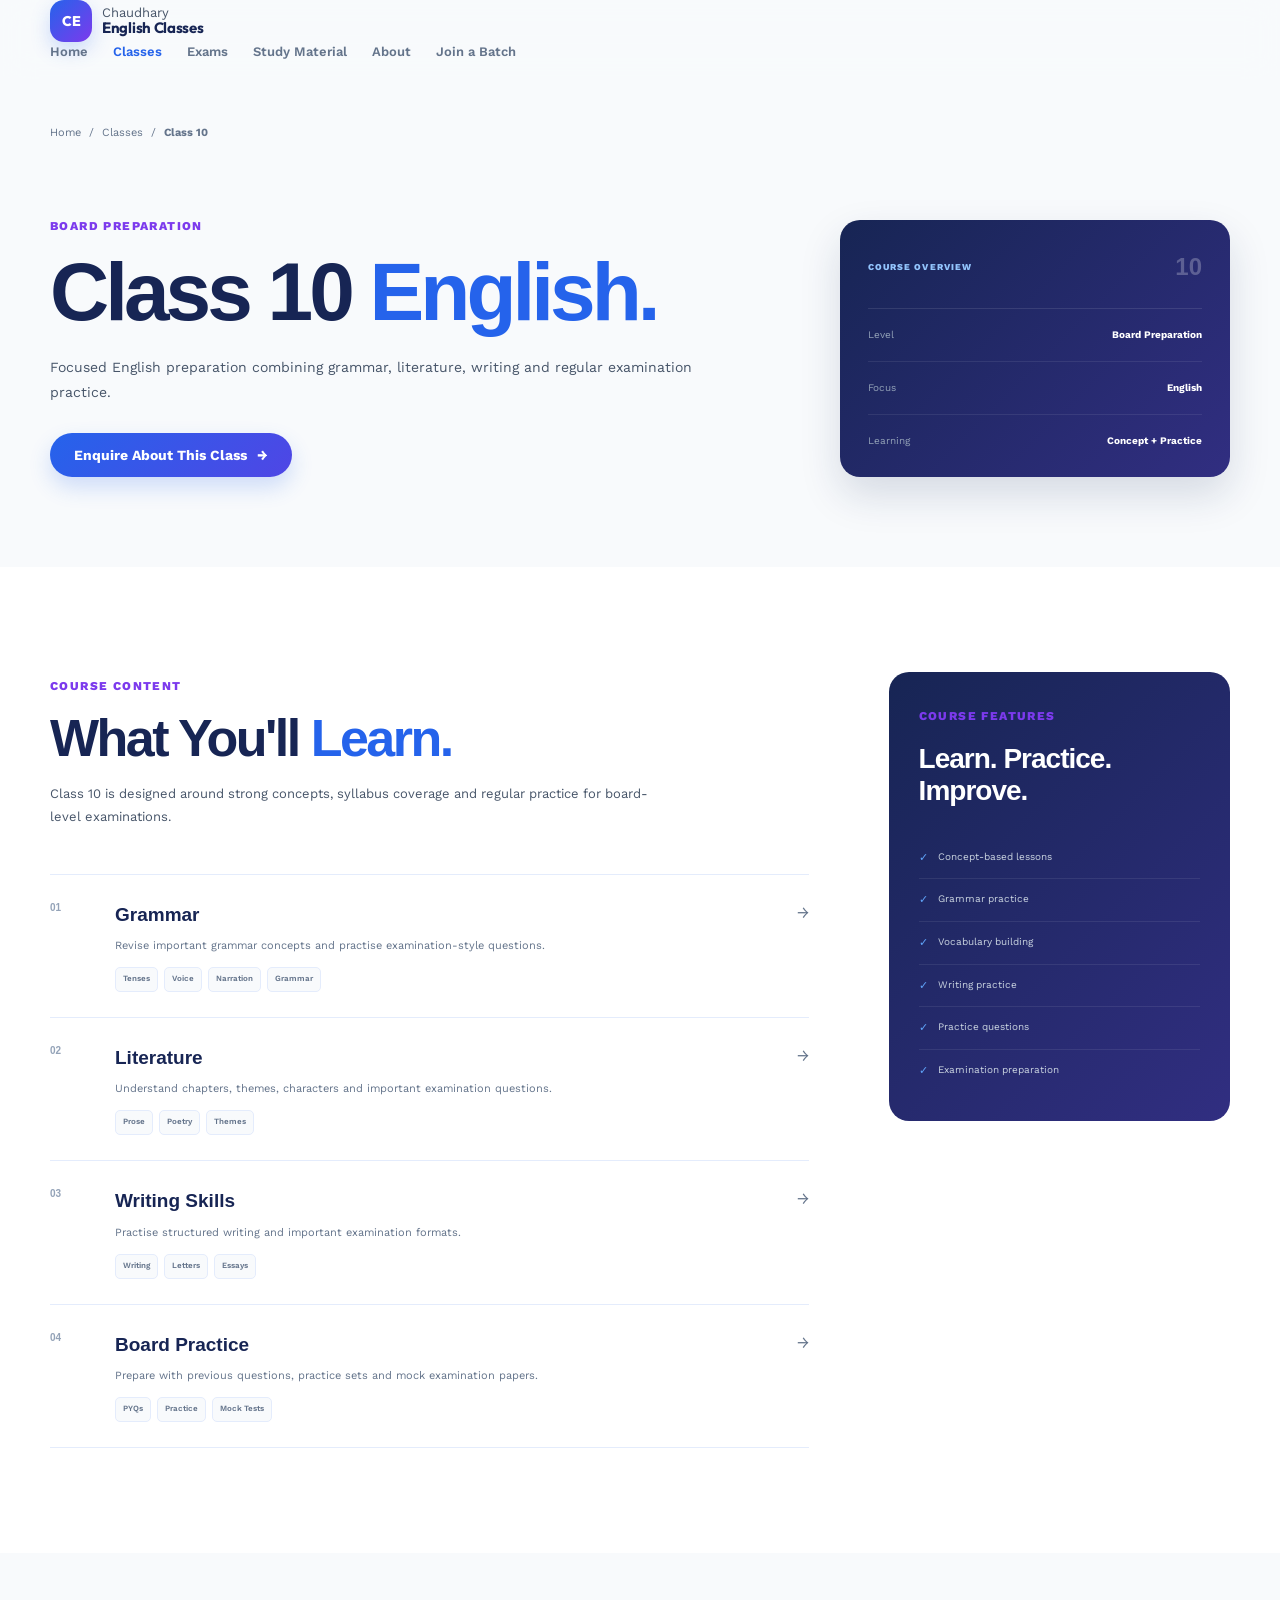
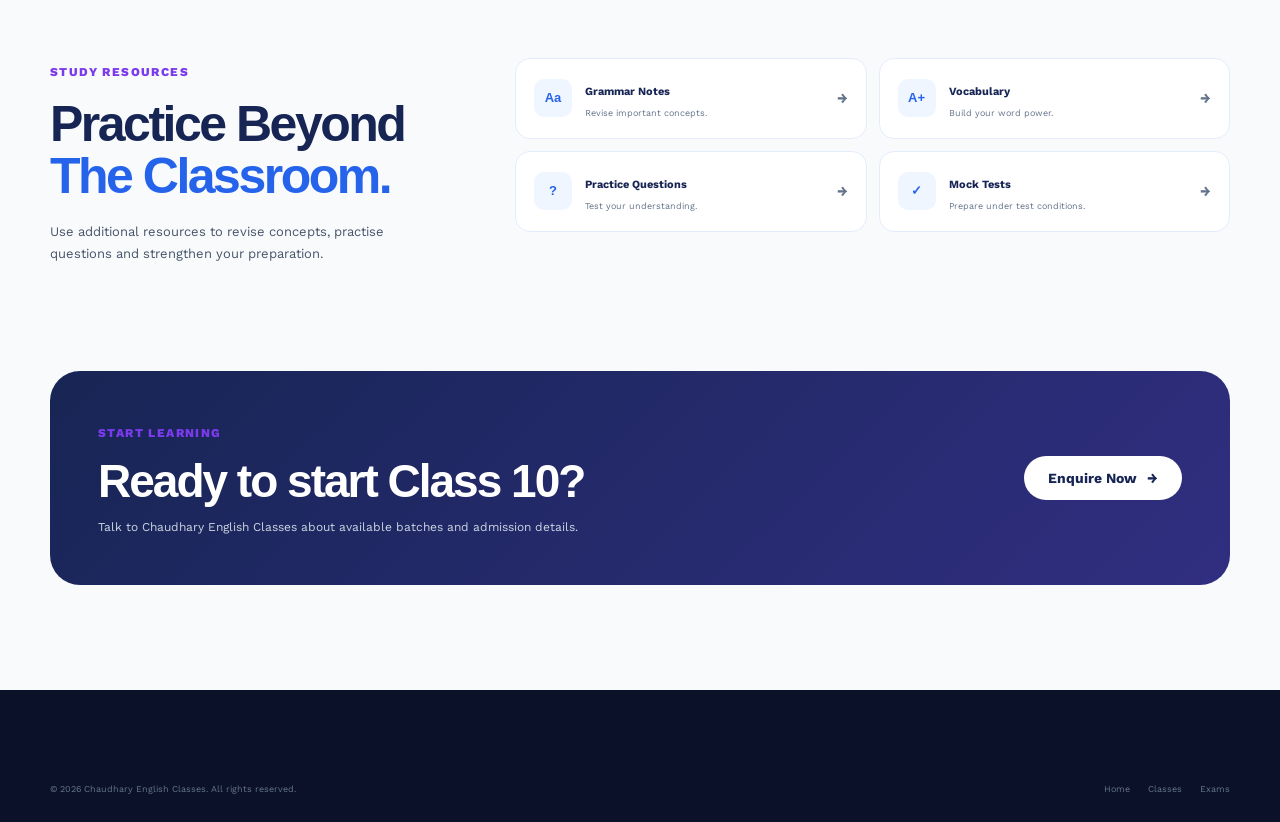
==== commit a73e463a: "Enhance visual experience with new animations and layout adjustments; fix script path in class detai" ====
--- a/pages/class-detail.html
+++ b/pages/class-detail.html
@@ -15,6 +15,7 @@
     </title>
 
     <link rel="stylesheet" href="../css/style.css">
+    <link rel="stylesheet" href="../css/responsive.css">
 
 </head>
 
@@ -586,7 +587,7 @@
 
     <!-- ================= PAGE SCRIPT ================= -->
 
-    <script src="../main.js"></script>
+    <script src="../js/main.js"></script>
 
     <script>
 
@@ -1195,4 +1196,4 @@
 
 </body>
 
-</html>+</html>
--- a/css/style.css
+++ b/css/style.css
@@ -3357,8 +3357,46 @@
 
 @media (max-width: 1000px) {
 
-    .desktop-nav {
-        gap: 20px;
+    .navbar {
+        height: 72px;
+    }
+
+    .desktop-nav,
+    .header-btn {
+        display: none;
+    }
+
+    .mobile-menu-btn {
+        display: flex;
+    }
+
+    .mobile-nav {
+        display: flex;
+        flex-direction: column;
+        padding: 0 20px;
+        background: rgba(255, 255, 255, 0.97);
+        border-bottom: 0 solid var(--border);
+        max-height: 0;
+        overflow: hidden;
+        transition: max-height 0.35s ease, padding 0.35s ease, border-width 0.35s ease;
+    }
+
+    .mobile-nav.open {
+        max-height: 500px;
+        padding: 10px 20px 20px;
+        border-bottom-width: 1px;
+    }
+
+    .mobile-nav a:not(.mobile-cta) {
+        padding: 13px 0;
+        border-bottom: 1px solid #f1f5f9;
+        color: var(--text-secondary);
+        font-size: 14px;
+        font-weight: 600;
+    }
+
+    .mobile-cta {
+        margin-top: 15px;
     }
 
     .hero-grid {
@@ -3395,57 +3433,7 @@
         width: min(var(--container), calc(100% - 28px));
     }
 
-    .navbar {
-        height: 72px;
-    }
-
-    .desktop-nav,
-    .header-btn {
-        display: none;
-    }
-
-    .mobile-menu-btn {
-        display: flex;
-    }
-
-    .mobile-nav {
-        display: flex;
-
-        flex-direction: column;
-
-        padding: 0 20px 20px;
-
-        background: rgba(255, 255, 255, 0.97);
-
-        border-bottom: 1px solid var(--border);
-
-        max-height: 0;
-        overflow: hidden;
-
-        transition:
-            max-height 0.35s ease,
-            padding 0.35s ease;
-    }
-
-    .mobile-nav.open {
-        max-height: 500px;
-        padding-top: 10px;
-    }
-
-    .mobile-nav a:not(.mobile-cta) {
-        padding: 13px 0;
-
-        border-bottom: 1px solid #f1f5f9;
-
-        color: var(--text-secondary);
-
-        font-size: 14px;
-        font-weight: 600;
-    }
-
-    .mobile-cta {
-        margin-top: 15px;
-    }
+
 
     .hero {
         padding-top: 45px;
--- a/css/responsive.css
+++ b/css/responsive.css
@@ -0,0 +1,158 @@
+@import url('https://fonts.googleapis.com/css2?family=Outfit:wght@400;500;600;700;800&family=Work+Sans:wght@400;500;600;700&display=swap');
+
+/* Mobile overflow protection and layout overrides. */
+
+html,
+body {
+    max-width: 100%;
+    overflow-x: clip;
+}
+
+/* =====================================================
+   2026 VISUAL SYSTEM OVERRIDES
+   Vibrant, block-based education experience
+===================================================== */
+
+:root {
+    --primary: #172554;
+    --primary-light: #1d4ed8;
+    --blue: #2563eb;
+    --blue-light: #eff6ff;
+    --accent: #ec4899;
+    --accent-light: #fdf2f8;
+    --background: #f8fafc;
+    --text: #0f172a;
+    --text-secondary: #475569;
+    --border: #e4ecfc;
+    --shadow-sm: 0 10px 30px rgba(23, 37, 84, .07);
+    --shadow-md: 0 22px 55px rgba(23, 37, 84, .14);
+    --radius-md: 20px;
+    --radius-lg: 30px;
+    --radius-xl: 40px;
+}
+
+body { font-family: "Work Sans", sans-serif; background: #f8fafc; }
+h1, h2, h3, h4, .logo-text strong, .logo-mark { font-family: "Outfit", sans-serif; }
+.container { width: min(1180px, calc(100% - 48px)); }
+.site-header { background: rgba(248,250,252,.82); }
+.navbar, .nav-container { min-height: 78px; height: auto; }
+.logo-mark { background: linear-gradient(135deg, #2563eb, #7c3aed); border-radius: 14px; box-shadow: 0 8px 20px rgba(37,99,235,.22); }
+.logo-text strong { letter-spacing: -.3px; }
+.desktop-nav { gap: 25px; }
+.desktop-nav a, .nav-link { font-size: 13px; font-weight: 600; color: #64748b; transition: color .2s ease; }
+.desktop-nav a:hover, .desktop-nav a.active, .nav-link:hover, .nav-link.active { color: var(--blue); }
+.btn { min-height: 44px; border-radius: 999px; }
+.btn-primary { background: linear-gradient(135deg, #2563eb, #4f46e5); box-shadow: 0 10px 22px rgba(37,99,235,.2); }
+.btn-primary:hover { background: linear-gradient(135deg, #1d4ed8, #4338ca); }
+.btn-secondary { background: #fff; border-color: #dbe5f5; }
+.hero { padding-top: 84px; background: radial-gradient(circle at 12% 8%, rgba(236,72,153,.08), transparent 24%), radial-gradient(circle at 84% 20%, rgba(37,99,235,.12), transparent 32%), #f8fafc; }
+.hero-grid { gap: 48px; min-height: 540px; }
+.eyebrow { background: #fdf2f8; border-color: #fbcfe8; color: #9d174d; }
+.hero h1 { font-size: clamp(46px, 6vw, 78px); letter-spacing: -4px; }
+.hero h1 span, .section-heading h2 span, .coming-section h2 span { color: #7c3aed; }
+.hero-description { font-size: 16px; }
+.hero-image-placeholder { min-height: 500px; border: 8px solid rgba(255,255,255,.72); background: linear-gradient(145deg, #dbeafe, #c4b5fd 55%, #fbcfe8); box-shadow: var(--shadow-md); }
+.learning-motion { position: absolute; inset: 0; overflow: hidden; isolation: isolate; }
+.motion-glow { position: absolute; width: 260px; height: 260px; border-radius: 50%; filter: blur(8px); opacity: .65; animation: motion-drift 9s ease-in-out infinite alternate; }
+.motion-glow-one { top: -70px; right: -40px; background: rgba(255,255,255,.58); }
+.motion-glow-two { bottom: -100px; left: -60px; background: rgba(37,99,235,.18); animation-delay: -3s; }
+.motion-grid { position: absolute; inset: 0; opacity: .24; background-image: linear-gradient(rgba(37,99,235,.18) 1px, transparent 1px), linear-gradient(90deg, rgba(37,99,235,.18) 1px, transparent 1px); background-size: 34px 34px; transform: perspective(500px) rotateX(58deg) translateY(150px) scale(1.45); transform-origin: bottom; }
+.motion-book { position: absolute; left: 50%; top: 50%; width: 210px; height: 145px; border-radius: 12px 18px 18px 12px; transform: translate(-50%,-50%) rotate(-12deg); box-shadow: 0 22px 32px rgba(23,37,84,.2); }
+.motion-book-back { background: #7c3aed; transform: translate(calc(-50% - 20px), calc(-50% + 18px)) rotate(-18deg); opacity: .65; }
+.motion-book-front { z-index: 2; display: flex; flex-direction: column; justify-content: center; padding: 26px; background: linear-gradient(135deg, #172554, #2563eb); color: white; animation: book-float 5s ease-in-out infinite; }
+.motion-book-front::after { content: ""; position: absolute; top: 0; right: 0; bottom: 0; width: 12px; background: rgba(255,255,255,.14); }
+.motion-book-front span { font-size: 10px; font-weight: 700; letter-spacing: 2px; color: #bfdbfe; }
+.motion-book-front b { margin-top: 8px; font-family: "Outfit", sans-serif; font-size: 34px; letter-spacing: -1.5px; }
+.motion-note { position: absolute; z-index: 3; display: grid; gap: 8px; width: 112px; padding: 16px; border-radius: 12px; background: rgba(255,255,255,.76); border: 1px solid rgba(255,255,255,.9); box-shadow: 0 14px 28px rgba(23,37,84,.12); backdrop-filter: blur(8px); animation: note-float 6s ease-in-out infinite; }
+.motion-note i { display: block; height: 5px; border-radius: 5px; background: #93c5fd; }
+.motion-note i:nth-child(2) { width: 70%; background: #c4b5fd; }
+.motion-note i:nth-child(3) { width: 85%; background: #f9a8d4; }
+.motion-note-one { top: 18%; left: 10%; transform: rotate(10deg); }
+.motion-note-two { right: 8%; bottom: 19%; transform: rotate(9deg); animation-delay: -2s; }
+.motion-orbit { position: absolute; z-index: 1; left: 50%; top: 50%; border: 1px solid rgba(255,255,255,.55); border-radius: 50%; transform: translate(-50%,-50%) rotate(24deg); }
+.motion-orbit-one { width: 350px; height: 180px; animation: orbit-spin 14s linear infinite; }
+.motion-orbit-two { width: 420px; height: 260px; transform: translate(-50%,-50%) rotate(-28deg); opacity: .55; animation: orbit-spin 18s linear infinite reverse; }
+.motion-word { position: absolute; z-index: 4; display: grid; place-items: center; width: 36px; height: 36px; border-radius: 50%; background: #fff; color: #7c3aed; font-family: "Outfit", sans-serif; font-size: 18px; font-weight: 800; box-shadow: 0 10px 22px rgba(23,37,84,.16); animation: word-pulse 4s ease-in-out infinite; }
+.motion-word-one { top: 13%; right: 24%; }
+.motion-word-two { bottom: 15%; left: 22%; animation-delay: -1.5s; color: #db2777; }
+.motion-word-three { top: 34%; right: 9%; animation-delay: -3s; }
+.motion-caption { position: absolute; z-index: 5; left: 50%; bottom: 10%; transform: translateX(-50%); width: max-content; padding: 10px 16px; border-radius: 999px; background: rgba(255,255,255,.7); color: #475569; font-size: 11px; line-height: 1.3; text-align: center; box-shadow: 0 10px 22px rgba(23,37,84,.08); backdrop-filter: blur(7px); }
+.motion-caption strong { color: #172554; font-weight: 700; }
+@keyframes motion-drift { to { transform: translate(22px, 18px) scale(1.08); } }
+@keyframes book-float { 50% { transform: translate(-50%, calc(-50% - 11px)) rotate(-8deg); } }
+@keyframes note-float { 50% { transform: translateY(-12px) rotate(7deg); } }
+@keyframes orbit-spin { to { transform: translate(-50%,-50%) rotate(384deg); } }
+@keyframes word-pulse { 50% { transform: translateY(-8px) scale(1.08); } }
+.floating-card { border-radius: 18px; }
+.floating-icon { background: #ede9fe; color: #6d28d9; }
+.coming-section, .learning-path, .exams-section { background: #fff; }
+.section-label { color: #7c3aed; letter-spacing: 1.4px; }
+.path-card, .directory-card, .teaching-main, .classes-cta-box, .class-detail-cta-box { border-radius: 30px; }
+.path-card:hover, .directory-card:hover, .teaching-card:hover { transform: translateY(-7px); }
+.school-card { background: linear-gradient(145deg, #eff6ff, #e0e7ff); border-color: #dbeafe; }
+.exam-card { background: linear-gradient(145deg, #fdf2f8, #fce7f3); border-color: #fbcfe8; }
+.teaching-main, .classes-cta-box, .class-detail-cta-box, .class-overview-card, .course-sidebar-card { background: linear-gradient(135deg, #172554, #312e81); }
+.classes-cta-box h2 span { color: #f9a8d4; }
+.site-footer { background: #0b1128; }
+a:focus-visible, button:focus-visible { outline: 3px solid #f472b6; outline-offset: 4px; }
+
+@media (prefers-reduced-motion: reduce) {
+    *, *::before, *::after { scroll-behavior: auto !important; transition-duration: .01ms !important; animation: none !important; }
+}
+
+@media (max-width: 600px) {
+    .container {
+        width: calc(100% - 28px);
+    }
+
+    /* These grids are defined inline on the home page, so override their
+       minimum card widths here instead of letting them widen the viewport. */
+    .testimonials-grid,
+    .contact-grid {
+        grid-template-columns: minmax(0, 1fr) !important;
+    }
+
+    .contact-grid {
+        gap: 28px !important;
+        padding: 24px !important;
+    }
+
+    .contact-form-wrapper {
+        padding: 20px !important;
+    }
+
+    .testimonial-card {
+        min-width: 0;
+    }
+
+    .hero-image-wrapper {
+        width: 100%;
+    }
+
+    .floating-card {
+        max-width: calc(100% - 20px);
+    }
+
+    .hero { padding-top: 42px; }
+    .hero-grid { gap: 34px; min-height: 0; }
+    .hero h1 { font-size: clamp(42px, 13vw, 58px); letter-spacing: -2.5px; }
+    .hero-actions { flex-direction: column; align-items: stretch; }
+    .hero-actions .btn { width: 100%; }
+    .hero-image-placeholder { min-height: 360px; }
+    .motion-book { width: 170px; height: 120px; }
+    .motion-book-front { padding: 20px; }
+    .motion-book-front b { font-size: 27px; }
+    .motion-note { transform: scale(.78) rotate(8deg); }
+    .motion-note-one { left: -2%; }
+    .motion-note-two { right: -4%; }
+    .motion-orbit-one { width: 280px; height: 150px; }
+    .motion-orbit-two { width: 340px; height: 220px; }
+    .motion-caption { bottom: 7%; font-size: 10px; }
+    .floating-card-course { left: -8px; top: 32px; }
+    .floating-card-success { right: -8px; bottom: 32px; }
+    .section-heading { grid-template-columns: 1fr; gap: 18px; }
+    .section-heading > p { margin-left: 0; }
+    .learning-grid, .teaching-layout, .teaching-side { grid-template-columns: 1fr; }
+    .path-card, .teaching-main { min-height: 360px; }
+    .container { width: calc(100% - 28px); }
+}
